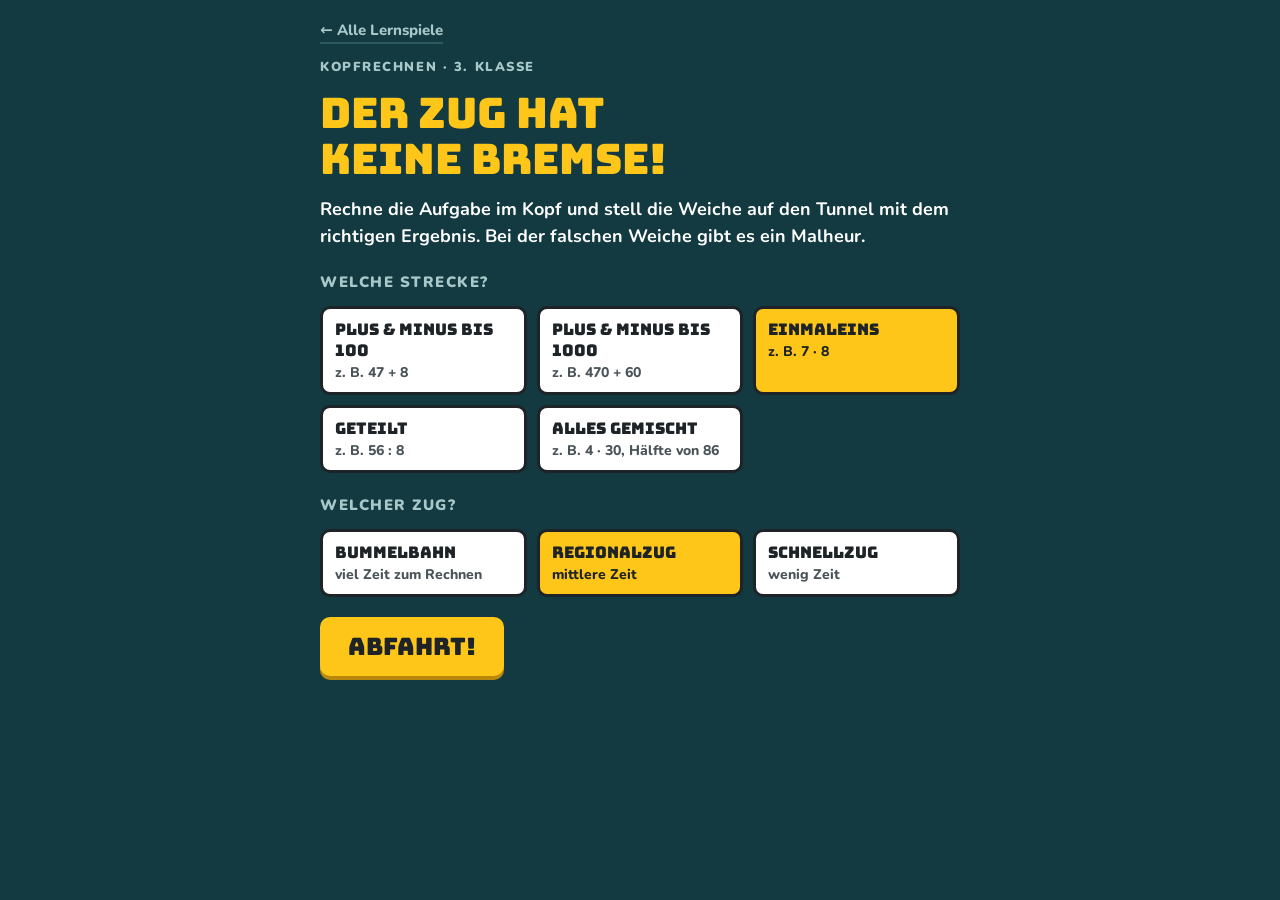
==== spiele/ohne-bremse/index.html @ 9c816996 "Erstes Lernspiel „Ohne Bremse“ und Auswahlseite - spiele/ohne-bremse/: Kopfrechenspiel für die 3. Kl" ====
<!doctype html>
<html lang="de">
<head>
<meta charset="utf-8">
<meta name="viewport" content="width=device-width, initial-scale=1, viewport-fit=cover">
<meta name="description" content="Kopfrechnen für die 3. Klasse: Der Zug hat keine Bremse. Stell die Weiche auf das richtige Ergebnis!">
<meta property="og:title" content="Ohne Bremse">
<meta property="og:description" content="Kopfrechnen für die 3. Klasse: Stell die Weiche auf das richtige Ergebnis!">
<meta property="og:image" content="vorschau.png">
<meta name="theme-color" content="#123a40">
<title>Ohne Bremse</title>
<link rel="stylesheet" href="../../fonts/fonts.css">
<link rel="preload" href="../../fonts/bungee-latin-400-normal.woff2" as="font" type="font/woff2" crossorigin>
<style>
/* Layout: one-screen game. Railway-enamel frame (deep teal, white plates, signal yellow) around a storybook canvas; task and switch levers below. Single deliberate look. */
:root{
  --frame:#123a40; --frame2:#0b292e; --line:#2c5a60;
  --plate:#ffffff; --ink:#1d2326; --signal:#ffc61a; --signal-dk:#b8870b;
  --red:#e0463c; --ok:#4cb85b; --muted:#a7c7c9; --fg:#ffffff;
  --display:'Bungee','Arial Black',Impact,sans-serif;
  --body:'Nunito',ui-rounded,'Segoe UI',system-ui,sans-serif;
  color-scheme:dark;
}
[hidden]{display:none!important}
*,*::before,*::after{box-sizing:border-box}
:root{padding-top:env(safe-area-inset-top,0px);padding-bottom:env(safe-area-inset-bottom,0px);box-sizing:border-box}
html,body{height:100%}
body{margin:0;font-size:14px;-webkit-text-size-adjust:100%}
body{background:var(--frame);color:var(--fg);font-family:var(--body);overflow-x:hidden}
.app{min-height:100%;box-sizing:border-box;display:flex;flex-direction:column;gap:10px;max-width:1000px;margin:0 auto;
  padding-left:max(16px,env(safe-area-inset-left,0px));padding-right:max(16px,env(safe-area-inset-right,0px));padding-block:10px 16px}
header.bar{display:flex;align-items:center;gap:12px}
.brand{font-family:var(--display);color:var(--signal);font-size:20px;white-space:nowrap;letter-spacing:.02em}
.dots{display:flex;gap:5px;flex-wrap:wrap;flex:1;min-width:0}
.dot{width:12px;height:12px;border-radius:50%;background:var(--line);border:2px solid var(--line)}
.dot.cur{background:transparent;border-color:var(--signal)}
.dot.ok{background:var(--ok);border-color:var(--ok)}
.dot.bad{background:var(--red);border-color:var(--red)}
.dot.retry{border-style:dashed;background:transparent}
.dot.retry.ok{background:var(--ok)} .dot.retry.bad{background:var(--red)}
.icon-btn{background:transparent;border:2px solid var(--line);color:var(--fg);border-radius:10px;height:38px;min-width:38px;display:grid;place-items:center;cursor:pointer;font:800 14px var(--body);padding:0 10px}
.icon-btn svg{width:20px;height:20px}
.stage{position:relative;width:100%;max-width:max(320px,calc((100vh - 290px) * 16 / 9));max-width:max(320px,calc((100dvh - 290px) * 16 / 9));
  margin:0 auto;aspect-ratio:16/9;border-radius:14px;overflow:hidden;border:4px solid var(--frame2);background:#8fd0f5}
canvas{width:100%;height:100%;display:block;touch-action:manipulation;cursor:pointer}
.panel{display:flex;flex-direction:column;gap:10px;width:100%;max-width:760px;margin:0 auto}
.task{display:flex;flex-direction:column;align-items:center;gap:2px;text-align:center}
.q{font-family:var(--display);font-size:clamp(28px,6.5vw,46px);line-height:1.1;font-variant-numeric:tabular-nums}
.q .box{display:inline-block;min-width:1.3em;padding:0 .15em;background:var(--signal);color:var(--ink);border-radius:8px}
.hint{color:var(--muted);font-weight:800;font-size:15px;min-height:1.4em}
.levers{display:grid;grid-template-columns:repeat(3,minmax(0,1fr));gap:10px}
.lever{font-family:var(--display);font-size:clamp(20px,5.2vw,30px);background:var(--plate);color:var(--ink);border:4px solid var(--ink);border-radius:10px;
  padding:10px 4px;display:flex;align-items:center;justify-content:center;gap:6px;cursor:pointer;box-shadow:0 5px 0 var(--frame2);font-variant-numeric:tabular-nums;min-width:0}
.lever svg{width:22px;height:22px;flex:none}
.lever[aria-pressed="true"]{background:var(--signal)}
.lever:active:not(:disabled){transform:translateY(3px);box-shadow:0 2px 0 var(--frame2)}
.lever:disabled{opacity:.55;cursor:default}
button:focus-visible{outline:3px solid #fff;outline-offset:3px}
.result{display:flex;align-items:center;gap:12px 16px;justify-content:space-between;background:var(--frame2);border-radius:12px;padding:12px 14px;flex-wrap:wrap}
.result .txt{display:flex;flex-direction:column;gap:2px;min-width:0;flex:1 1 260px}
.result .big{font-family:var(--display);font-size:clamp(17px,4vw,22px);line-height:1.25}
.result.ok .big{color:#8fe59a} .result.bad .big{color:#ffc0b6}
.result .small{font-weight:800;font-size:16px}
.btn{font-family:var(--display);font-size:18px;background:var(--signal);color:var(--ink);border:0;border-radius:10px;padding:12px 18px;cursor:pointer;box-shadow:0 4px 0 var(--signal-dk)}
.btn:active{transform:translateY(2px);box-shadow:0 2px 0 var(--signal-dk)}
.btn.ghost{background:transparent;color:var(--fg);border:2px solid var(--muted);box-shadow:none}
.overlay{position:fixed;inset:0;z-index:20;background:var(--frame);overflow-y:auto;
  padding-left:max(16px,env(safe-area-inset-left,0px));padding-right:max(16px,env(safe-area-inset-right,0px));
  padding-block:calc(env(safe-area-inset-top,0px) + 20px) calc(env(safe-area-inset-bottom,0px) + 24px)}
.card{max-width:640px;margin:0 auto;display:flex;flex-direction:column;gap:14px}
.back{align-self:flex-start;color:var(--muted);font-weight:800;font-size:15px;text-decoration:none;border-bottom:2px solid var(--line);padding-bottom:2px}
.back:hover{color:var(--fg)}
.eyebrow{margin:0;text-transform:uppercase;letter-spacing:.12em;font-weight:900;font-size:13px;color:var(--muted)}
.card h1{margin:0;font-family:var(--display);font-weight:400;color:var(--signal);font-size:clamp(28px,7vw,42px);line-height:1.1;text-wrap:balance}
.card h2{margin:8px 0 0;font-size:15px;text-transform:uppercase;letter-spacing:.1em;color:var(--muted);font-weight:900}
.lead{margin:0;font-size:18px;font-weight:700;line-height:1.5;max-width:60ch}
.chips{display:grid;grid-template-columns:repeat(auto-fit,minmax(170px,1fr));gap:10px}
.chip{text-align:left;background:var(--plate);color:var(--ink);border:3px solid var(--ink);border-radius:10px;padding:10px 12px;cursor:pointer;display:flex;flex-direction:column;gap:2px;font-family:var(--body)}
.chip b{font-family:var(--display);font-weight:400;font-size:16px}
.chip span{font-weight:800;font-size:14px;color:#4a5458;font-variant-numeric:tabular-nums}
.chip[aria-pressed="true"]{background:var(--signal)}
.chip[aria-pressed="true"] span{color:var(--ink)}
.go{align-self:flex-start;font-size:24px;padding:14px 28px;margin-top:6px}
.stars{font-size:46px;letter-spacing:.1em;line-height:1}
.stars .on{color:var(--signal)} .stars .off{color:var(--line)}
.mist{margin:0;padding:0;list-style:none;display:flex;flex-wrap:wrap;gap:8px}
.mist li{background:var(--plate);color:var(--ink);font-family:var(--display);padding:6px 10px;border-radius:8px;border:3px solid var(--ink);font-variant-numeric:tabular-nums}
.row{display:flex;gap:12px;flex-wrap:wrap}
@media (max-width:480px){.brand{font-size:16px}.lever svg{width:16px;height:16px}.lever{border-width:3px}}
@media (prefers-reduced-motion:reduce){*{transition:none!important}}
</style>
</head>
<body>
<div class="app">
  <header class="bar">
    <div class="brand">Ohne Bremse</div>
    <div class="dots" id="dots" aria-label="Fortschritt"></div>
    <button class="icon-btn" id="mute" aria-label="Ton ausschalten" title="Ton">
      <svg id="icoOn" viewBox="0 0 24 24" fill="none" stroke="currentColor" stroke-width="2.4" stroke-linecap="round" stroke-linejoin="round"><path d="M4 9h4l5-4v14l-5-4H4z"/><path d="M16.5 8.5a5 5 0 0 1 0 7M19 6a8.5 8.5 0 0 1 0 12"/></svg>
      <svg id="icoOff" viewBox="0 0 24 24" fill="none" stroke="currentColor" stroke-width="2.4" stroke-linecap="round" stroke-linejoin="round" hidden><path d="M4 9h4l5-4v14l-5-4H4z"/><path d="M17 9l5 6M22 9l-5 6"/></svg>
    </button>
    <button class="icon-btn" id="menuBtn">Strecke</button>
  </header>

  <div class="stage"><canvas id="cv" aria-label="Spielfeld: Zug, Weiche und drei Tunnel"></canvas></div>

  <section class="panel">
    <div class="task" id="task">
      <div class="q" id="q">7 · 8 = <span class="box">?</span></div>
      <div class="hint" id="hint">Tippe auf den Tunnel mit dem richtigen Ergebnis.</div>
    </div>
    <div class="levers" id="levers">
      <button class="lever" id="lv0" aria-pressed="false"><svg viewBox="0 0 24 24" fill="none" stroke="currentColor" stroke-width="3" stroke-linecap="round" stroke-linejoin="round"><path d="M5 19L19 5M9 5h10v10"/></svg><span>–</span></button>
      <button class="lever" id="lv1" aria-pressed="true"><svg viewBox="0 0 24 24" fill="none" stroke="currentColor" stroke-width="3" stroke-linecap="round" stroke-linejoin="round"><path d="M3 12h17M13 5l7 7-7 7"/></svg><span>–</span></button>
      <button class="lever" id="lv2" aria-pressed="false"><svg viewBox="0 0 24 24" fill="none" stroke="currentColor" stroke-width="3" stroke-linecap="round" stroke-linejoin="round"><path d="M5 5l14 14M19 9v10H9"/></svg><span>–</span></button>
    </div>
    <div class="result" id="result" hidden aria-live="polite">
      <div class="txt"><div class="big" id="resBig"></div><div class="small" id="resSmall"></div></div>
      <button class="btn" id="next">Weiter</button>
    </div>
  </section>
</div>

<div class="overlay" id="menu">
  <div class="card">
    <a class="back" href="../../">← Alle Lernspiele</a>
    <p class="eyebrow">Kopfrechnen · 3. Klasse</p>
    <h1>Der Zug hat keine Bremse!</h1>
    <p class="lead">Rechne die Aufgabe im Kopf und stell die Weiche auf den Tunnel mit dem richtigen Ergebnis. Bei der falschen Weiche gibt es ein Malheur.</p>
    <h2>Welche Strecke?</h2>
    <div class="chips" id="topics"></div>
    <h2>Welcher Zug?</h2>
    <div class="chips" id="trains"></div>
    <button class="btn go" id="start">Abfahrt!</button>
  </div>
</div>

<div class="overlay" id="end" hidden>
  <div class="card">
    <p class="eyebrow" id="endTopic">Einmaleins</p>
    <h1>Endstation!</h1>
    <div class="stars" id="stars"></div>
    <p class="lead" id="endText"></p>
    <div id="mistBox">
      <h2>Diese Aufgaben üben wir noch</h2>
      <ul class="mist" id="mist"></ul>
    </div>
    <div class="row">
      <button class="btn" id="again">Nochmal fahren</button>
      <button class="btn ghost" id="change">Strecke wechseln</button>
    </div>
  </div>
</div>

<script>
(()=>{
'use strict';
const W=800,H=450;
const cv=document.getElementById('cv'),ctx=cv.getContext('2d');
let SC=1;
function resize(){const r=cv.getBoundingClientRect();const d=Math.min(window.devicePixelRatio||1,2);cv.width=Math.max(1,Math.round(r.width*d));cv.height=Math.max(1,Math.round(r.height*d));SC=cv.width/W;}
try{new ResizeObserver(resize).observe(cv)}catch(e){window.addEventListener('resize',resize)}
resize();

const C={loco:'#d7261e',locoDk:'#9e1a14',yellow:'#ffc61a',ink:'#262019',w1:'#2f6db5',w2:'#e89a1b',skin:'#f2c29b',cap:'#1f3f8f',glass:'#cfeaf7',
  grass:'#86c865',grass2:'#74b956',ballast:'#c4b59d',sleeper:'#7a5636',rail:'#4a4038',rock:'#8d8074',rock2:'#a39385',rockDk:'#6b6056',portal:'#1d1a18',bark:'#7a5232',leaf:'#4e9a3c',leaf2:'#6bb84f'};
const FONT_D='Bungee, "Arial Black", Impact, sans-serif';
const FONT_B='Nunito, "Segoe UI", system-ui, sans-serif';

/* ---------- helpers ---------- */
const R=(a,b)=>a+Math.floor(Math.random()*(b-a+1));
const pick=a=>a[Math.floor(Math.random()*a.length)];
const clamp=(v,a,b)=>Math.max(a,Math.min(b,v));
function shuffle(a){for(let i=a.length-1;i>0;i--){const j=Math.floor(Math.random()*(i+1));[a[i],a[j]]=[a[j],a[i]]}return a}
function mulberry(a){return()=>{a|=0;a=a+0x6D2B79F5|0;let t=Math.imul(a^a>>>15,1|a);t=t+Math.imul(t^t>>>7,61|t)^t;return((t^t>>>14)>>>0)/4294967296}}
function rr(x,y,w,h,r){ctx.beginPath();if(ctx.roundRect)ctx.roundRect(x,y,w,h,r);else ctx.rect(x,y,w,h);ctx.fill()}
function circ(x,y,r){ctx.beginPath();ctx.arc(x,y,r,0,Math.PI*2);ctx.fill()}
function store(k,v){try{localStorage.setItem('ohneBremse.'+k,v)}catch(e){}}
function load(k){try{return localStorage.getItem('ohneBremse.'+k)}catch(e){return null}}

/* ---------- geometry of the main scene ---------- */
const SWP={x:300,y:280},TX=690,TY=[150,280,410],PX=706;
function bez(p0,p1,p2,p3,t){const u=1-t;return{x:u*u*u*p0.x+3*u*u*t*p1.x+3*u*t*t*p2.x+t*t*t*p3.x,y:u*u*u*p0.y+3*u*u*t*p1.y+3*u*t*t*p2.y+t*t*t*p3.y}}
function branchPts(i){const ty=TY[i],a=[];for(let k=0;k<=60;k++)a.push(bez(SWP,{x:450,y:SWP.y},{x:540,y:ty},{x:TX,y:ty},k/60));return a}
function mkPath(pts){const L=[0];for(let k=1;k<pts.length;k++)L.push(L[k-1]+Math.hypot(pts[k].x-pts[k-1].x,pts[k].y-pts[k-1].y));return{pts,L,len:L[L.length-1]}}
function pointAt(P,d){const L=P.L,pts=P.pts;if(d<=0)return{x:pts[0].x+d,y:pts[0].y};if(d>=P.len){const p=pts[pts.length-1];return{x:p.x+(d-P.len),y:p.y}}
  let lo=0,hi=L.length-1;while(hi-lo>1){const m=(lo+hi)>>1;if(L[m]<=d)lo=m;else hi=m}const f=(d-L[lo])/((L[hi]-L[lo])||1);
  return{x:pts[lo].x+(pts[hi].x-pts[lo].x)*f,y:pts[lo].y+(pts[hi].y-pts[lo].y)*f}}
const PATHS=[0,1,2].map(i=>{const pts=[];for(let x=-320;x<SWP.x;x+=5)pts.push({x,y:SWP.y});pts.push(...branchPts(i));
  for(let x=TX+5;x<=1200;x+=5)pts.push({x,y:TY[i]});const p=mkPath(pts);p.tunnelD=p.L[pts.findIndex(q=>q.x>=TX)];return p});
const SWITCH_D=PATHS[0].L[PATHS[0].pts.findIndex(q=>q.x>=SWP.x)];
const START_D=325;

function mkTrack(pts){const n=pts.length;
  const off=o=>pts.map((p,i)=>{const a=pts[Math.max(0,i-1)],b=pts[Math.min(n-1,i+1)];const dx=b.x-a.x,dy=b.y-a.y,l=Math.hypot(dx,dy)||1;return{x:p.x-dy/l*o,y:p.y+dx/l*o}});
  const P=mkPath(pts),sl=[];for(let d=5;d<P.len;d+=11){const p=pointAt(P,d),q=pointAt(P,d+1);sl.push({x:p.x,y:p.y,a:Math.atan2(q.y-p.y,q.x-p.x)})}
  return{pts,r1:off(-3.6),r2:off(3.6),sl}}
function line(x0,x1,y){const a=[];for(let x=x0;x<x1;x+=40)a.push({x,y});a.push({x:x1,y});return a}
const T_MAIN=mkTrack(line(-20,SWP.x,SWP.y));
const T_BR=[0,1,2].map(i=>mkTrack(branchPts(i).concat([{x:TX+40,y:TY[i]}])));

function poly(pts){ctx.beginPath();ctx.moveTo(pts[0].x,pts[0].y);for(let i=1;i<pts.length;i++)ctx.lineTo(pts[i].x,pts[i].y)}
function drawTrack(t,railCol,glow){ctx.lineCap='round';ctx.lineJoin='round';
  if(glow){poly(t.pts);ctx.strokeStyle='rgba(255,198,26,.45)';ctx.lineWidth=26;ctx.stroke()}
  poly(t.pts);ctx.strokeStyle=C.ballast;ctx.lineWidth=17;ctx.stroke();
  ctx.fillStyle=C.sleeper;for(const s of t.sl){ctx.save();ctx.translate(s.x,s.y);ctx.rotate(s.a);ctx.fillRect(-2,-7.5,4,15);ctx.restore()}
  ctx.strokeStyle=railCol||C.rail;ctx.lineWidth=railCol?3:2.2;poly(t.r1);ctx.stroke();poly(t.r2);ctx.stroke()}

/* ---------- decoration ---------- */
const rng=mulberry(7);
const FLOW=Array.from({length:80},()=>({x:rng()*680,y:126+rng()*320,c:pick(['#ffffff','#ffe14d','#f59ab9','#ffffff']),r:1.6+rng()*1.4}));
const FLOW2=Array.from({length:60},()=>({x:rng()*800,y:222+rng()*225,c:pick(['#ffffff','#ffe14d','#f59ab9']),r:1.6+rng()*1.4}));
const TREES=[[60,165,.8],[150,145,.6],[235,188,.9],[515,148,.6],[612,130,.5],[95,425,1],[215,442,.85],[470,446,.75],[560,250,.45]];
const CLOUDS=[{x:120,y:40,r:16,s:8},{x:430,y:72,r:12,s:5},{x:720,y:34,r:18,s:7}];
function drawCloud(x,y,r){ctx.fillStyle='rgba(255,255,255,.92)';circ(x,y,r);circ(x+r,y-r*.55,r*1.15);circ(x+r*2.1,y,r*.95);rr(x,y-r*.2,r*2.1,r*1.15,r*.5)}
function drawSky(h){const g=ctx.createLinearGradient(0,0,0,h);g.addColorStop(0,'#74bfee');g.addColorStop(1,'#d2effb');ctx.fillStyle=g;ctx.fillRect(0,0,W,h+4);
  ctx.fillStyle='#ffe066';circ(92,52,24);ctx.fillStyle='rgba(255,224,102,.3)';circ(92,52,34);
  for(const c of CLOUDS){const x=((c.x+S.time*c.s)%980)-90;drawCloud(x,c.y,c.r)}}
function drawHills(y){ctx.fillStyle='#c3e6aa';ctx.beginPath();ctx.moveTo(0,y+20);for(let x=0;x<=W;x+=20)ctx.lineTo(x,y-10-16*Math.sin(x*.011+1)-8*Math.sin(x*.027));ctx.lineTo(W,y+20);ctx.fill();
  ctx.fillStyle='#a6d886';ctx.beginPath();ctx.moveTo(0,y+20);for(let x=0;x<=W;x+=20)ctx.lineTo(x,y+2-9*Math.sin(x*.017+3)-5*Math.sin(x*.041));ctx.lineTo(W,y+20);ctx.fill()}
function drawFlowers(list){for(const f of list){ctx.fillStyle=C.grass2;ctx.fillRect(f.x-.6,f.y,1.2,4);ctx.fillStyle=f.c;circ(f.x,f.y,f.r)}}
function drawTree(x,y,s){ctx.fillStyle=C.bark;ctx.fillRect(x-4*s,y-30*s,8*s,30*s);ctx.fillStyle=C.leaf;circ(x,y-44*s,24*s);circ(x-14*s,y-34*s,16*s);circ(x+15*s,y-36*s,17*s);ctx.fillStyle=C.leaf2;circ(x-7*s,y-52*s,12*s)}
function star(x,y,r,col){ctx.fillStyle=col||'#ffe14d';ctx.beginPath();for(let k=0;k<10;k++){const a=-Math.PI/2+k*Math.PI/5,rad=k%2?r*.45:r;ctx.lineTo(x+Math.cos(a)*rad,y+Math.sin(a)*rad)}ctx.closePath();ctx.fill();ctx.strokeStyle=C.ink;ctx.lineWidth=1;ctx.stroke()}
function bubble(x,y,text){ctx.font=`900 15px ${FONT_B}`;const w=ctx.measureText(text).width+20;const bx=clamp(x-w/2,6,W-w-6);
  ctx.fillStyle='#fff';ctx.strokeStyle=C.ink;ctx.lineWidth=2.5;ctx.beginPath();if(ctx.roundRect)ctx.roundRect(bx,y-30,w,30,10);else ctx.rect(bx,y-30,w,30);ctx.fill();ctx.stroke();
  ctx.beginPath();ctx.moveTo(x-6,y-1);ctx.lineTo(x+2,y+11);ctx.lineTo(x+8,y-1);ctx.closePath();ctx.fill();ctx.beginPath();ctx.moveTo(x-6,y);ctx.lineTo(x+2,y+11);ctx.lineTo(x+8,y);ctx.stroke();
  ctx.fillStyle=C.ink;ctx.textAlign='left';ctx.textBaseline='middle';ctx.fillText(text,bx+10,y-14)}

/* ---------- train ---------- */
const CARS=[{type:'loco',off:37,len:74},{type:'wagon',off:108,len:56,color:C.w1},{type:'wagon',off:170,len:56,color:C.w2}];
function wheel(x,y,r,a){ctx.fillStyle=C.ink;circ(x,y,r);ctx.strokeStyle='#9a918a';ctx.lineWidth=1.6;ctx.beginPath();
  for(let k=0;k<3;k++){const q=a+k*Math.PI/3,c=Math.cos(q)*(r-2),s=Math.sin(q)*(r-2);ctx.moveTo(x+c,y+s);ctx.lineTo(x-c,y-s)}ctx.stroke();ctx.fillStyle=C.loco;circ(x,y,r*.32)}
const MUD_L=[[-30,-20,5],[-14,-46,4],[8,-30,6],[24,-20,4],[-26,-40,3],[30,-30,3]],MUD_W=[[-18,-30,6],[4,-22,5],[16,-38,4],[-6,-40,3],[22,-24,3]];
function mud(list){ctx.fillStyle='#6b4a2b';for(const [x,y,r] of list){circ(x,y,r);circ(x+r*.8,y+r*.6,r*.5)}}
function drawLoco(o){const wr=o.wr||0;
  ctx.fillStyle=C.ink;rr(-38,-15,76,8,2);
  ctx.fillStyle=C.loco;rr(-38,-54,32,42,4);
  ctx.fillStyle=C.ink;rr(-42,-60,40,8,3);
  ctx.fillStyle=C.glass;rr(-32,-48,20,16,3);
  ctx.save();ctx.beginPath();ctx.rect(-32,-48,20,16);ctx.clip();
  ctx.fillStyle=C.skin;circ(-20,-37,6.5);
  if(!o.noCap){ctx.fillStyle=C.cap;ctx.fillRect(-27,-46,13,5);ctx.fillRect(-15,-42.5,6,2)}
  ctx.strokeStyle=C.ink;ctx.fillStyle=C.ink;ctx.lineWidth=1.2;
  if(o.dizzy){ctx.beginPath();ctx.moveTo(-19,-39.5);ctx.lineTo(-16,-36.5);ctx.moveTo(-16,-39.5);ctx.lineTo(-19,-36.5);ctx.stroke()}else circ(-17.5,-38,1.3);
  ctx.restore();
  ctx.fillStyle=C.loco;rr(-8,-38,44,26,11);
  ctx.fillStyle=C.yellow;ctx.fillRect(-8,-27,42,4);
  ctx.fillStyle=C.locoDk;rr(31,-37,7,24,3);
  ctx.fillStyle=C.ink;ctx.fillRect(20,-50,9,13);rr(17,-55,15,6,2);
  ctx.fillStyle=C.yellow;ctx.beginPath();ctx.arc(6,-37,6,Math.PI,0);ctx.fill();
  ctx.fillStyle='#fff6c2';circ(36,-41,3.5);ctx.strokeStyle=C.ink;ctx.lineWidth=1.5;ctx.stroke();
  ctx.fillStyle=C.ink;ctx.beginPath();ctx.moveTo(36,-14);ctx.lineTo(47,-1);ctx.lineTo(36,-1);ctx.closePath();ctx.fill();
  wheel(-24,-9,9,wr);wheel(-3,-9,9,wr);wheel(23,-7,7,wr*9/7);
  const rx=Math.cos(wr)*5,ry=Math.sin(wr)*5;ctx.strokeStyle='#d6cfc8';ctx.lineWidth=2.5;ctx.beginPath();ctx.moveTo(-24+rx,-9+ry);ctx.lineTo(-3+rx,-9+ry);ctx.stroke();
  if(o.mud)mud(MUD_L)}
function drawWagon(col,o){const wr=o.wr||0;
  ctx.fillStyle=C.ink;rr(-29,-13,58,6,2);ctx.fillRect(-34,-12,6,3);
  ctx.fillStyle=col;rr(-27,-42,54,31,5);
  ctx.fillStyle=C.ink;rr(-30,-47,60,7,3);
  ctx.fillStyle=C.glass;for(const x of[-21,-6,9])rr(x,-36,12,11,2);
  ctx.fillStyle='rgba(255,255,255,.35)';ctx.fillRect(-27,-18,54,3);
  wheel(-16,-7,7,wr*9/7);wheel(16,-7,7,wr*9/7);
  if(o.mud)mud(MUD_W)}
function drawCar(c,x,y,a,o){ctx.save();ctx.translate(x,y);ctx.rotate(a);if(c.type==='loco')drawLoco(o);else drawWagon(c.color,o);ctx.restore()}
function locPt(p,lx,ly){const c=Math.cos(p.a),s=Math.sin(p.a);return{x:p.x+lx*c-ly*s,y:p.y+lx*s+ly*c}}
function trainPoses(P,front){return CARS.map(c=>{const d=front-c.off;const p=pointAt(P,d),p1=pointAt(P,d+c.len/2-6),p2=pointAt(P,d-c.len/2+6);return{c,x:p.x,y:p.y,a:Math.atan2(p1.y-p2.y,p1.x-p2.x)}})}
function drawCap(x,y,a){ctx.save();ctx.translate(x,y);ctx.rotate(a);ctx.fillStyle=C.cap;rr(-9,-6,18,8,3);ctx.fillRect(7,-1,8,3);ctx.restore()}

/* ---------- particles and pops ---------- */
const parts=[];
function addP(p){parts.push(Object.assign({vx:0,vy:0,g:0,life:1,age:0,size:4,col:'#fff',kind:'dot',rot:0,vr:0,floor:null},p))}
function updP(dt){for(let i=parts.length-1;i>=0;i--){const p=parts[i];p.age+=dt;if(p.age>=p.life){parts.splice(i,1);continue}
  p.vy+=p.g*dt;p.x+=p.vx*dt;p.y+=p.vy*dt;p.rot+=p.vr*dt;if(p.floor!=null&&p.y>p.floor){p.y=p.floor;p.vy*=-.35;p.vx*=.6}}}
function drawP(){for(const p of parts){const k=p.age/p.life;ctx.globalAlpha=p.kind==='puff'?.8*(1-k):Math.min(1,(1-k)*3);ctx.fillStyle=p.col;ctx.strokeStyle=p.col;
  if(p.kind==='puff')circ(p.x,p.y,p.size*(1+k*1.6));
  else if(p.kind==='straw'){ctx.save();ctx.translate(p.x,p.y);ctx.rotate(p.rot);ctx.lineWidth=2.2;ctx.beginPath();ctx.moveTo(-p.size,0);ctx.lineTo(p.size,0);ctx.stroke();ctx.restore()}
  else if(p.kind==='conf'){ctx.save();ctx.translate(p.x,p.y);ctx.rotate(p.rot);ctx.fillRect(-4,-2.5,8,5);ctx.restore()}
  else if(p.kind==='apple'){ctx.fillStyle='#d8322a';circ(p.x,p.y,p.size);ctx.fillStyle=C.leaf;ctx.fillRect(p.x-1,p.y-p.size-3,2,4)}
  else if(p.kind==='bubble'){ctx.lineWidth=1.5;ctx.beginPath();ctx.arc(p.x,p.y,p.size,0,7);ctx.stroke()}
  else circ(p.x,p.y,p.size)}ctx.globalAlpha=1}
function pop(text,x,y,col){S.pops.push({text,x,y,col:col||C.yellow,age:0})}
function drawPops(){for(const p of S.pops){const s=p.age<.18?.4+.6*(p.age/.18)*1.15:1+.04*Math.sin(p.age*6);const a=p.age>2.2?Math.max(0,1-(p.age-2.2)/.5):1;
  ctx.save();ctx.globalAlpha=a;ctx.translate(p.x,p.y);ctx.rotate(-.07);ctx.scale(s,s);ctx.font=`46px ${FONT_D}`;ctx.textAlign='center';ctx.textBaseline='middle';
  ctx.lineJoin='round';ctx.lineWidth=9;ctx.strokeStyle=C.ink;ctx.strokeText(p.text,0,0);ctx.fillStyle=p.col;ctx.fillText(p.text,0,0);ctx.restore()}}

/* ---------- main scene ---------- */
function drawMountain(){ctx.fillStyle=C.rock;ctx.beginPath();ctx.moveTo(W,H);ctx.lineTo(686,H);
  ctx.bezierCurveTo(678,425,690,385,681,350);ctx.bezierCurveTo(673,305,689,270,681,232);ctx.bezierCurveTo(675,195,690,155,682,112);
  ctx.bezierCurveTo(678,82,716,60,744,42);ctx.bezierCurveTo(765,28,790,22,W,24);ctx.closePath();ctx.fill();
  ctx.fillStyle=C.rock2;ctx.beginPath();ctx.moveTo(744,42);ctx.bezierCurveTo(765,28,790,22,W,24);ctx.lineTo(W,90);ctx.bezierCurveTo(780,70,760,72,744,42);ctx.fill();
  ctx.fillStyle='#7fb85f';ctx.beginPath();ctx.moveTo(726,52);ctx.bezierCurveTo(750,30,785,20,W,22);ctx.lineTo(W,32);ctx.bezierCurveTo(780,34,752,44,726,58);ctx.fill();
  ctx.strokeStyle=C.rockDk;ctx.lineWidth=2;ctx.lineCap='round';
  for(const [x,y,l] of [[760,120,18],[772,210,14],[748,340,16],[782,380,12],[770,300,10],[745,250,10]]){ctx.beginPath();ctx.moveTo(x,y);ctx.lineTo(x+l,y+4);ctx.stroke()}
  for(let i=0;i<3;i++){const ty=TY[i];
    ctx.fillStyle=C.portal;ctx.beginPath();ctx.moveTo(PX-22,ty+4);ctx.lineTo(PX-22,ty-44);ctx.arc(PX,ty-44,22,Math.PI,0);ctx.lineTo(PX+22,ty+4);ctx.closePath();ctx.fill();
    ctx.strokeStyle=C.rockDk;ctx.lineWidth=6;ctx.beginPath();ctx.moveTo(PX-25,ty+4);ctx.lineTo(PX-25,ty-44);ctx.arc(PX,ty-44,25,Math.PI,0);ctx.lineTo(PX+25,ty+4);ctx.stroke();
    drawPlate(i)}}
function drawPlate(i){const ty=TY[i];const txt=S.options&&S.mode!=='menu'?String(S.options[i]):'?';const sel=S.mode!=='menu'&&(S.locked>=0?S.locked===i:S.sel===i);
  ctx.font=`22px ${FONT_D}`;const tw=ctx.measureText(txt).width;const w=Math.max(64,tw+26),h=36,x=PX-w/2,y=ty-110;
  ctx.fillStyle=C.ink;ctx.fillRect(PX-2,y+h,4,14);
  ctx.fillStyle=C.ink;rr(x-3,y-3,w+6,h+6,8);ctx.fillStyle=sel?C.yellow:'#fff';rr(x,y,w,h,6);
  ctx.strokeStyle=C.ink;ctx.lineWidth=1.2;ctx.strokeRect(x+3.5,y+3.5,w-7,h-7);
  ctx.fillStyle=C.ink;ctx.textAlign='center';ctx.textBaseline='middle';ctx.fillText(txt,PX,y+h/2+1)}
function drawSwitchStand(sel){const x=280,y=308;ctx.fillStyle=C.ink;ctx.fillRect(x-2,y,4,22);ctx.fillStyle='#fff';circ(x,y,12);ctx.lineWidth=3;ctx.strokeStyle=C.ink;ctx.stroke();
  ctx.save();ctx.translate(x,y);ctx.rotate([-0.6,0,0.6][sel]);ctx.lineWidth=3;ctx.beginPath();ctx.moveTo(-7,0);ctx.lineTo(3,0);ctx.stroke();ctx.fillStyle=C.ink;ctx.beginPath();ctx.moveTo(8,0);ctx.lineTo(1,-5.5);ctx.lineTo(1,5.5);ctx.closePath();ctx.fill();ctx.restore()}
function drawMain(){
  drawSky(130);drawHills(112);ctx.fillStyle=C.grass;ctx.fillRect(0,118,W,H-118);drawFlowers(FLOW);
  for(const [x,y,s] of TREES)drawTree(x,y,s);
  const active=S.mode==='menu'?-1:(S.locked>=0?S.locked:S.sel);
  for(let i=0;i<3;i++)if(i!==active)drawTrack(T_BR[i]);
  if(active>=0)drawTrack(T_BR[active],C.yellow,true);
  drawTrack(T_MAIN);
  if(active>=0)drawSwitchStand(active);
  if(S.mode==='menu'||S.mode==='approach'||S.mode==='wait'){const P=PATHS[active>=0?active:1];const poses=trainPoses(P,S.front);
    for(let i=poses.length-1;i>=0;i--){const p=poses[i];drawCar(p.c,p.x,p.y,p.a,{wr:S.front/9})}}
  drawP();drawMountain()}

/* ---------- outcome scenes ---------- */
const G=330,VS=250,X0=60;
const T_FULL=mkTrack(line(-10,W+10,G));
const T_TO=x=>mkTrack(line(-10,x,G));
const TRK={schlucht:T_TO(466),see:T_TO(480)};
const T_FAR=mkTrack(line(662,W+10,G));
function sceneGround(){drawSky(214);drawHills(200);ctx.fillStyle=C.grass;ctx.fillRect(0,212,W,H-212);drawFlowers(FLOW2)}
function exitMountain(){ctx.fillStyle=C.rock;ctx.beginPath();ctx.moveTo(0,H);ctx.lineTo(0,150);ctx.bezierCurveTo(34,150,58,190,64,240);ctx.bezierCurveTo(70,290,60,330,68,H);ctx.closePath();ctx.fill();
  ctx.fillStyle='#7fb85f';ctx.beginPath();ctx.moveTo(0,148);ctx.bezierCurveTo(30,146,50,165,58,190);ctx.lineTo(50,192);ctx.bezierCurveTo(40,170,24,160,0,160);ctx.fill();
  const px=40;ctx.fillStyle=C.portal;ctx.beginPath();ctx.moveTo(px-22,G+4);ctx.lineTo(px-22,G-44);ctx.arc(px,G-44,22,Math.PI,0);ctx.lineTo(px+22,G+4);ctx.closePath();ctx.fill();
  ctx.strokeStyle=C.rockDk;ctx.lineWidth=6;ctx.beginPath();ctx.moveTo(px-25,G+4);ctx.lineTo(px-25,G-44);ctx.arc(px,G-44,25,Math.PI,0);ctx.lineTo(px+25,G+4);ctx.stroke()}
function drawTrainS(fx,pose,o){o=o||{};const wr=fx/9;let loco=null;
  for(let i=CARS.length-1;i>=0;i--){const c=CARS[i],cx=fx-c.off;const p=pose?pose(cx,c):{y:G,a:0};if(!p.hide)drawCar(c,cx,p.y,p.a||0,{wr,mud:p.mud,dizzy:o.dizzy,noCap:o.noCap});if(i===0)loco={x:cx,y:p.y,a:p.a||0,hide:p.hide}}
  return loco}
function decel(t,xs,k){const tA=(xs-X0)/VS;if(t<tA)return{fx:X0+VS*t,tt:-1};const tt=t-tA;return{fx:xs+VS/k*(1-Math.exp(-k*tt)),tt}}
function chimneyAt(loco,moving){if(loco&&!loco.hide){const c=locPt(loco,24,-57);S.scene.chim={x:c.x,y:c.y,on:moving&&c.x>70}}}
function person(x,y,col,t,ph){ctx.strokeStyle=C.ink;ctx.lineWidth=3;ctx.lineCap='round';ctx.beginPath();ctx.moveTo(x-3,y);ctx.lineTo(x-2,y-14);ctx.moveTo(x+3,y);ctx.lineTo(x+2,y-14);ctx.stroke();
  ctx.fillStyle=col;rr(x-7,y-32,14,19,5);ctx.fillStyle=C.skin;circ(x,y-38,6);
  const a=-2.3+.55*Math.sin(t*9+ph);ctx.strokeStyle=C.skin;ctx.lineWidth=3;ctx.beginPath();ctx.moveTo(x+5,y-28);ctx.lineTo(x+5+Math.cos(a)*14,y-28+Math.sin(a)*14);ctx.moveTo(x-5,y-28);ctx.lineTo(x-9,y-17);ctx.stroke()}

function sStation(sc,t){
  sceneGround();
  const bx=210;ctx.fillStyle='#b9573d';ctx.fillRect(bx,214,230,G-26-214);
  ctx.fillStyle='#34444d';ctx.beginPath();ctx.moveTo(bx-14,216);ctx.lineTo(bx+22,180);ctx.lineTo(bx+208,180);ctx.lineTo(bx+244,216);ctx.closePath();ctx.fill();
  ctx.fillStyle='#fff';circ(bx+115,198,11);ctx.strokeStyle=C.ink;ctx.lineWidth=2;ctx.stroke();ctx.beginPath();ctx.moveTo(bx+115,198);ctx.lineTo(bx+115,191);ctx.moveTo(bx+115,198);ctx.lineTo(bx+120,200);ctx.stroke();
  for(let i=0;i<4;i++){const x=bx+18+i*54;ctx.fillStyle='#f7e7b0';rr(x,236,30,40,4);ctx.fillStyle='#8f4330';ctx.fillRect(x+14,236,2,40)}
  ctx.strokeStyle=C.ink;ctx.lineWidth=1.5;ctx.beginPath();ctx.moveTo(bx-10,218);ctx.quadraticCurveTo(bx+115,236,bx+240,218);ctx.stroke();
  const fl=['#d7261e','#ffc61a','#2f6db5','#4cb85b'];for(let i=0;i<12;i++){const u=(i+.5)/12,x=bx-10+u*250,y=218+4*u*(1-u)*18*0.9;ctx.fillStyle=fl[i%4];ctx.beginPath();ctx.moveTo(x-6,y);ctx.lineTo(x+6,y);ctx.lineTo(x,y+11);ctx.closePath();ctx.fill()}
  ctx.font=`20px ${FONT_D}`;const name=sc.name,tw=ctx.measureText(name).width,w=tw+34,sx=600-w/2;
  ctx.fillStyle=C.ink;ctx.fillRect(sx+16,250,4,G-26-250);ctx.fillRect(sx+w-20,250,4,G-26-250);
  ctx.fillStyle=C.ink;rr(sx-3,224,w+6,42,8);ctx.fillStyle='#fff';rr(sx,227,w,36,6);ctx.strokeStyle=C.ink;ctx.lineWidth=1.2;ctx.strokeRect(sx+4,231,w-8,28);
  ctx.fillStyle=C.ink;ctx.textAlign='center';ctx.textBaseline='middle';ctx.fillText(name,600,246);
  ctx.fillStyle='#a7adb0';ctx.fillRect(130,G-26,640,17);ctx.fillStyle='#f4f4f4';ctx.fillRect(130,G-12,640,3);
  person(170,G-26,'#4cb85b',t,0);person(470,G-26,'#2f6db5',t,1.3);person(500,G-26,'#e89a1b',t,2.4);person(705,G-26,'#d7261e',t,.6);
  drawTrack(T_FULL);
  const fx=X0+230*t;const loco=drawTrainS(fx);chimneyAt(loco,true);
  if(t>.15&&!sc.f.pop){sc.f.pop=1;pop('RICHTIG!',400,110,'#8fe59a')}
  if(t>.35&&!sc.f.conf){sc.f.conf=1;for(let i=0;i<46;i++)addP({kind:'conf',x:80+Math.random()*680,y:-10-Math.random()*60,vx:(Math.random()-.5)*60,vy:70+Math.random()*80,g:20,vr:(Math.random()-.5)*10,life:3.2,col:pick(['#d7261e','#ffc61a','#2f6db5','#4cb85b','#ffffff'])})}
  exitMountain();drawP();drawPops()}

function sSchlucht(sc,t){
  const E=466,F=660;drawSky(214);drawHills(200);
  const g=ctx.createLinearGradient(0,212,0,H);g.addColorStop(0,'#6b5646');g.addColorStop(1,'#1f1712');ctx.fillStyle=g;ctx.fillRect(E-4,212,F-E+8,H-212);
  ctx.fillStyle=C.grass;ctx.fillRect(F,212,W-F,H-212);
  ctx.fillStyle=C.rock;ctx.beginPath();ctx.moveTo(F+1,212);ctx.lineTo(F-14,252);ctx.lineTo(F-5,305);ctx.lineTo(F-20,372);ctx.lineTo(F-9,H);ctx.lineTo(F+1,H);ctx.closePath();ctx.fill();
  ctx.fillStyle=C.grass;ctx.fillRect(0,212,E,H-212);drawFlowers(FLOW2.filter(f=>f.x<E-6||f.x>F+6));
  ctx.fillStyle=C.rock2;ctx.beginPath();ctx.moveTo(E-1,212);ctx.lineTo(E+16,262);ctx.lineTo(E+6,322);ctx.lineTo(E+22,392);ctx.lineTo(E+10,H);ctx.lineTo(E-1,H);ctx.closePath();ctx.fill();
  drawTrack(TRK.schlucht);drawTrack(T_FAR);
  ctx.fillStyle=C.sleeper;ctx.save();ctx.translate(E+6,G+10);ctx.rotate(1.1);ctx.fillRect(-2,-7.5,4,15);ctx.restore();ctx.save();ctx.translate(F-8,G+12);ctx.rotate(-.9);ctx.fillRect(-2,-7.5,4,15);ctx.restore();
  ctx.fillStyle=C.ink;ctx.fillRect(418,G-62,4,48);ctx.fillStyle='#fff';ctx.strokeStyle='#d7261e';ctx.lineWidth=4;ctx.lineJoin='round';ctx.beginPath();ctx.moveTo(420,G-92);ctx.lineTo(440,G-58);ctx.lineTo(400,G-58);ctx.closePath();ctx.fill();ctx.stroke();
  ctx.fillStyle=C.ink;ctx.font=`18px ${FONT_D}`;ctx.textAlign='center';ctx.textBaseline='middle';ctx.fillText('!',420,G-70);
  const fx=X0+VS*t;
  const loco=drawTrainS(fx,cx=>{if(cx<E)return{y:G,a:0};const tc=(cx-E)/VS,y=G+560*tc*tc;return{y,a:Math.min(tc*2.6,1.5),hide:y>580}},{noCap:!!sc.f.imp});
  chimneyAt(loco,true);
  if(fx-37>E&&!sc.f.fall){sc.f.fall=1;sfx.slide()}
  if((fx-37-E)/VS>.44&&!sc.f.imp){sc.f.imp=t;sfx.thud();pop('PLUMPS!',560,170);
    for(let i=0;i<18;i++)addP({kind:'puff',x:500+Math.random()*130,y:445,vx:(Math.random()-.5)*50,vy:-30-Math.random()*80,size:9+Math.random()*8,life:1.8,col:'#c9b08f'})}
  if(sc.f.imp){const tt=t-sc.f.imp-.3;if(tt>0){const y=150+40*tt;if(y<470)drawCap(560+28*Math.sin(tt*2.4),y,.45*Math.sin(tt*2.4+1))}}
  exitMountain();drawP();drawPops()}

function bigTree(x,y,w,apples){ctx.save();ctx.translate(x,y);ctx.rotate(w);ctx.fillStyle=C.bark;rr(-15,-125,30,125,6);ctx.strokeStyle='#5e3e25';ctx.lineWidth=2;
  ctx.beginPath();ctx.moveTo(-5,-20);ctx.lineTo(-7,-60);ctx.moveTo(6,-50);ctx.lineTo(4,-95);ctx.stroke();
  ctx.fillStyle=C.leaf;circ(0,-160,58);circ(-46,-128,40);circ(46,-133,42);ctx.fillStyle=C.leaf2;circ(-20,-190,36);circ(24,-184,34);
  if(apples){ctx.fillStyle='#d8322a';for(const [ax,ay] of [[-30,-140],[20,-120],[40,-160],[-10,-175],[-50,-115],[5,-150]])circ(ax,ay,5)}ctx.restore()}
function bird(x,y,t){ctx.strokeStyle=C.ink;ctx.lineWidth=2.5;ctx.lineCap='round';const f=6*Math.sin(t*18);ctx.beginPath();ctx.moveTo(x-10,y-f);ctx.quadraticCurveTo(x-4,y-4,x,y);ctx.quadraticCurveTo(x+4,y-4,x+10,y-f);ctx.stroke()}
function sBaum(sc,t){
  sceneGround();drawTrack(T_FULL);
  const XI=552,tI=(XI-X0)/VS;let fx,tt=-1;if(t<tI)fx=X0+VS*t;else{tt=t-tI;fx=XI-12*Math.min(tt/.18,1)}
  if(tt>=0&&!sc.f.imp){sc.f.imp=t;sfx.boom();pop('BUMM!',470,120);
    for(const [ax,ay] of [[-30,-140],[20,-120],[40,-160],[-10,-175],[-50,-115],[5,-150]])addP({kind:'apple',x:578+ax,y:G+6+ay,vx:(Math.random()-.5)*90,vy:-60*Math.random(),g:900,floor:G+12+Math.random()*30,life:5,size:5});
    for(let i=0;i<16;i++)addP({kind:'dot',x:530+Math.random()*100,y:G-200+Math.random()*80,vx:(Math.random()-.5)*80,vy:-20,g:60,life:2.2,size:3,col:pick([C.leaf,C.leaf2])})}
  const rock=tt>=0?-.09*Math.sin(tt*22)*Math.exp(-tt*4):0;
  const loco=drawTrainS(fx,(cx,c)=>({y:G,a:c.type==='loco'?rock:0}),{dizzy:tt>=0});chimneyAt(loco,tt<0);
  bigTree(578,G+6,tt>=0?.1*Math.sin(tt*15)*Math.exp(-tt*2):0,tt<0);
  if(tt>=0){for(let k=0;k<3;k++){const a=t*4+k*2.094;star(loco.x-20+Math.cos(a)*20,G-66+Math.sin(a)*7,6)}
    if(tt<3)bird(610+130*tt,G-190-80*tt,t)}
  exitMountain();drawP();drawPops()}

function water(x0,y0,y1,col,t,alpha){ctx.globalAlpha=alpha;ctx.fillStyle=col;ctx.beginPath();ctx.moveTo(x0,y1);ctx.lineTo(x0-6,y0+6);ctx.quadraticCurveTo(x0,y0,x0+20,y0);
  for(let x=x0+20;x<=W;x+=10)ctx.lineTo(x,y0+2*Math.sin(x*.06+t*3));ctx.lineTo(W,y1);ctx.closePath();ctx.fill();ctx.globalAlpha=1}
function duck(x,y){ctx.fillStyle='#ffd23f';ctx.beginPath();ctx.ellipse(x,y,15,9,0,0,7);ctx.fill();circ(x-12,y-10,7);ctx.fillStyle='#f08a24';ctx.beginPath();ctx.moveTo(x-18,y-11);ctx.lineTo(x-26,y-8);ctx.lineTo(x-18,y-6);ctx.fill();ctx.fillStyle=C.ink;circ(x-14,y-12,1.4);
  ctx.fillStyle='#e9b92b';ctx.beginPath();ctx.ellipse(x+3,y-2,7,4,-.3,0,7);ctx.fill()}
function sSee(sc,t){
  sceneGround();
  ctx.fillStyle='#9a7a52';ctx.beginPath();ctx.moveTo(420,268);ctx.quadraticCurveTo(412,300,424,G+20);ctx.lineTo(430,H);ctx.lineTo(446,H);ctx.lineTo(446,268);ctx.fill();
  water(430,264,G-4,'#5aaee0',t,1);
  ctx.fillStyle='#4f9a3b';for(const x of [760,772,784])ctx.fillRect(x,240,3,28);ctx.fillStyle='#7a5232';for(const x of [760,784])rr(x-2,236,7,12,3);
  drawTrack(TRK.see);
  const {fx}=decel(t,450,1.5);
  if(fx>=438&&!sc.f.sp){sc.f.sp=t;sc.f.imp=t;sfx.splash();pop('PLATSCH!',560,150,'#bfe6ff');
    for(let i=0;i<30;i++)addP({kind:'dot',x:fx-10+Math.random()*30,y:G-10,vx:-80+Math.random()*260,vy:-330+Math.random()*200,g:900,life:1.2,size:2.5+Math.random()*2.5,col:'#cfeeff'})}
  const loco=drawTrainS(fx,cx=>{const s=clamp((cx-432)*.5,0,34);return{y:G+s,a:.12*Math.sin(Math.PI*s/34)}});
  chimneyAt(loco,!sc.f.sp);
  water(430,G-6,H,'#3f9ad6',t,.86);
  if(sc.f.sp){const tt=t-sc.f.sp;ctx.strokeStyle='#ffffff';ctx.lineWidth=2;
    for(let k=0;k<3;k++){const r=(tt*40+k*30)%90;ctx.globalAlpha=Math.max(0,.8-r/100);ctx.beginPath();ctx.ellipse(loco.x+8,G-4,r*1.6+20,r*.3+4,0,0,7);ctx.stroke()}ctx.globalAlpha=1;
    if(Math.random()<.12)addP({kind:'bubble',x:loco.x-20+Math.random()*50,y:G-8,vy:-25,life:.9,size:2+Math.random()*3,col:'#e6f6ff'});
    if(tt>.8){const d=tt-.8;for(let k=0;k<2;k++)duck(Math.max(650+k*55,840-80*d+k*60),G+18+k*24+2*Math.sin(t*3+k))}}
  exitMountain();drawP();drawPops()}

const HX=575,HW=118,HH=128;const haySurf=x=>G+6-HH*Math.sqrt(Math.max(0,1-((x-HX)/HW)**2));
const HAYL=(()=>{const r=mulberry(3),a=[];for(let i=0;i<70;i++){const x=HX-HW+10+r()*(2*HW-20),top=haySurf(x)+6;if(top>G)continue;const y=top+r()*(G-top);a.push([x,y,(r()-.5)*1.2,r()<.5])}return a})();
function cow(x,y,t,chew){ctx.save();ctx.translate(x,y);ctx.fillStyle='#f6f3ee';ctx.strokeStyle=C.ink;ctx.lineWidth=2;
  for(const lx of[-22,-10,12,22])ctx.fillRect(lx-3,-14,6,14);
  ctx.beginPath();if(ctx.roundRect)ctx.roundRect(-30,-40,62,28,12);else ctx.rect(-30,-40,62,28);ctx.fill();ctx.stroke();
  ctx.fillStyle=C.ink;circ(-8,-30,6);circ(14,-34,5);circ(22,-22,4);
  ctx.fillStyle='#f6f3ee';ctx.beginPath();ctx.ellipse(-36,-36+(chew?1.5*Math.sin(t*10):0),11,13,0,0,7);ctx.fill();ctx.stroke();
  ctx.fillStyle='#f4a3b5';ctx.beginPath();ctx.ellipse(-40,-27,8,6,0,0,7);ctx.fill();ctx.fillStyle=C.ink;circ(-38,-42,1.6);circ(-43,-27,1);circ(-37,-27,1);
  ctx.fillStyle='#e8d9b0';ctx.beginPath();ctx.moveTo(-32,-48);ctx.lineTo(-27,-56);ctx.lineTo(-28,-46);ctx.fill();ctx.restore()}
function sHeu(sc,t){
  sceneGround();drawTrack(T_FULL);
  cow(735,G-12,t,true);
  const {fx,tt}=decel(t,465,2.4);
  if(tt>=0&&!sc.f.imp){sc.f.imp=t;sfx.rumms();pop('RUMMS!',470,130);
    for(let i=0;i<34;i++)addP({kind:'straw',x:fx+5,y:G-20-Math.random()*40,vx:-60+Math.random()*300,vy:-320+Math.random()*240,g:700,vr:(Math.random()-.5)*14,life:1.8,size:5+Math.random()*4,col:pick(['#f0c34a','#dba73a','#f7da7a'])})}
  drawTrainS(fx,null);
  ctx.fillStyle='#e8b93a';ctx.beginPath();ctx.moveTo(HX-HW,G+8);for(let x=HX-HW;x<=HX+HW;x+=4)ctx.lineTo(x,haySurf(x));ctx.lineTo(HX+HW,G+8);ctx.closePath();ctx.fill();
  ctx.lineWidth=2;ctx.lineCap='round';for(const [x,y,a,l] of HAYL){ctx.strokeStyle=l?'#f7da7a':'#c9952a';ctx.beginPath();ctx.moveTo(x-6*Math.cos(a),y-6*Math.sin(a));ctx.lineTo(x+6*Math.cos(a),y+6*Math.sin(a));ctx.stroke()}
  if(tt>=0){const cxp=530,sy=haySurf(cxp)+4,rise=Math.min(tt/.4,1)*14;ctx.fillStyle=C.ink;ctx.fillRect(cxp-4,sy-rise,9,rise+2);rr(cxp-7,sy-rise-5,15,6,2);
    S.scene.chim={x:cxp,y:sy-rise-6,on:tt>.4}}else S.scene.chim=null;
  if(sc.f.imp&&t-sc.f.imp>.9)bubble(728,G-66,'Muh? Das war mein Heu!');
  exitMountain();drawP();drawPops()}

function pig(x,y,t){ctx.save();ctx.translate(x,y+1.5*Math.sin(t*2.5));ctx.fillStyle='#f4a3b5';ctx.strokeStyle=C.ink;ctx.lineWidth=2;
  ctx.beginPath();ctx.ellipse(0,-14,26,16,0,0,7);ctx.fill();ctx.stroke();ctx.beginPath();ctx.ellipse(-26,-20,13,12,0,0,7);ctx.fill();ctx.stroke();
  ctx.fillStyle='#f28aa3';ctx.beginPath();ctx.ellipse(-37,-18,6,5,0,0,7);ctx.fill();ctx.stroke();ctx.fillStyle=C.ink;circ(-39,-18,1);circ(-35,-18,1);circ(-28,-25,1.6);
  ctx.fillStyle='#f4a3b5';ctx.beginPath();ctx.moveTo(-24,-30);ctx.lineTo(-18,-38);ctx.lineTo(-16,-28);ctx.fill();ctx.stroke();
  ctx.beginPath();ctx.moveTo(26,-16);ctx.bezierCurveTo(36,-26,30,-8,38,-14);ctx.stroke();
  ctx.fillStyle='#6b4a2b';circ(8,-10,5);circ(-6,-22,3);ctx.restore()}
function sMatsch(sc,t){
  sceneGround();drawTrack(T_FULL);
  const {fx,tt}=decel(t,452,1.8);
  if(fx>=446&&!sc.f.imp){sc.f.imp=t;sfx.splat();pop('SPLATSCH!',480,130,'#e8c79a');
    for(let i=0;i<30;i++)addP({kind:'dot',x:fx-4+Math.random()*20,y:G-6,vx:-80+Math.random()*280,vy:-300+Math.random()*200,g:850,life:1.4,size:3+Math.random()*4,col:pick(['#6b4a2b','#7d5a37'])})}
  const loco=drawTrainS(fx,cx=>({y:G+clamp((cx-440)*.15,0,8),a:0,mud:sc.f.imp&&cx>452}));chimneyAt(loco,tt<1.2);
  ctx.fillStyle='#6b4a2b';ctx.beginPath();ctx.ellipse(600,G+6,175,22,0,0,7);ctx.fill();
  ctx.fillStyle='#7d5a37';for(const [x,y,r] of [[470,G+4,10],[540,G+12,14],[640,G+2,12],[720,G+10,9]]){ctx.beginPath();ctx.ellipse(x,y,r*2,r*.5,0,0,7);ctx.fill()}
  pig(690,G+4,t);ctx.fillStyle='#6b4a2b';ctx.beginPath();ctx.ellipse(690,G+6,40,9,0,0,7);ctx.fill();
  if(sc.f.imp&&t-sc.f.imp>.8)bubble(676,G-48,'Oink! Endlich Besuch!');
  exitMountain();drawP();drawPops()}

const SCENES={station:sStation,schlucht:sSchlucht,baum:sBaum,see:sSee,heu:sHeu,matsch:sMatsch};
const CAPTIONS={schlucht:'Plumps! Die Brücke war noch gar nicht fertig.',baum:'Bumm! Der Apfelbaum stand zuerst da.',see:'Platsch! Die Lok macht jetzt Badeurlaub.',heu:'Rumms! Der Zug steckt im Heuhaufen.',matsch:'Splatsch! Jetzt muss der Zug in die Waschanlage.'};
const ACC=Object.keys(CAPTIONS);
const TOWNS=['Rechenhausen','Plusdorf','Minusweiler','Malheim','Teilingen','Zahlenburg','Kopfrechenbach','Summstadt','Hunderttal','Zehnerfeld','Ergebnisbrück','Einmaleinsingen'];

/* ---------- sound ---------- */
let AC=null;
function ac(){if(!AC){try{AC=new (window.AudioContext||window.webkitAudioContext)()}catch(e){AC=null}}if(AC&&AC.state==='suspended')AC.resume().catch(()=>{});return AC}
function tone(f1,f2,dur,type,vol,delay){if(S.muted)return;const a=ac();if(!a)return;const t=a.currentTime+(delay||0);const o=a.createOscillator(),g=a.createGain();o.type=type;
  o.frequency.setValueAtTime(f1,t);o.frequency.exponentialRampToValueAtTime(f2,t+dur);g.gain.setValueAtTime(.0001,t);g.gain.exponentialRampToValueAtTime(vol,t+.02);g.gain.exponentialRampToValueAtTime(.0001,t+dur);
  o.connect(g);g.connect(a.destination);o.start(t);o.stop(t+dur+.05)}
function noise(dur,vol,freq,delay){if(S.muted)return;const a=ac();if(!a)return;const t=a.currentTime+(delay||0);const n=Math.floor(a.sampleRate*dur),b=a.createBuffer(1,n,a.sampleRate),d=b.getChannelData(0);
  for(let i=0;i<n;i++)d[i]=(Math.random()*2-1)*(1-i/n);const s=a.createBufferSource();s.buffer=b;const f=a.createBiquadFilter();f.type='lowpass';f.frequency.value=freq;const g=a.createGain();g.gain.value=vol;
  s.connect(f);f.connect(g);g.connect(a.destination);s.start(t)}
const sfx={
  click(){tone(900,650,.06,'square',.04)},
  clack(){noise(.12,.3,2600);tone(220,150,.1,'square',.05)},
  whistle(){tone(660,660,.4,'triangle',.12);tone(830,830,.4,'triangle',.08);tone(660,660,.55,'triangle',.12,.5);tone(830,830,.55,'triangle',.08,.5)},
  boom(){noise(.7,.6,700);tone(140,45,.5,'sine',.5)},
  thud(){noise(.9,.55,450);tone(90,40,.6,'sine',.5)},
  slide(){tone(1300,170,.9,'sine',.12)},
  splash(){noise(1,.45,2200);tone(500,120,.3,'sine',.15)},
  rumms(){noise(.6,.45,1200);tone(160,60,.4,'sine',.35)},
  splat(){noise(.5,.45,900);tone(260,90,.25,'sine',.25)}};

/* ---------- tasks ---------- */
const M='−';
const T=(text,answer,near)=>({text,answer,near});
const GEN={
  plus100(){const k=R(0,3);
    if(k===0){const a=R(1,8)*10+R(3,9),b=R(10-a%10,9),s=a+b;return T(`${a} + ${b}`,s,[s-10,s+10,s-1,s+1])}
    if(k===1){const a=R(12,78),b=R(11,Math.min(99-a,59)),s=a+b;return T(`${a} + ${b}`,s,[s+10,s-10,s+1,s-1])}
    if(k===2){const a=R(2,9)*10+R(0,6),b=R(a%10+1,9),d=a-b;return T(`${a} ${M} ${b}`,d,[d+10,d-10,d+1,d-1])}
    const a=R(40,99),b=R(11,a-11),d=a-b;return T(`${a} ${M} ${b}`,d,[d+10,d-10,d+1,d-1])},
  plus1000(){const k=R(0,5);
    if(k===0){const a=R(1,8),b=R(1,9-a),s=(a+b)*100;return T(`${a*100} + ${b*100}`,s,[s+100,s-100,s+10])}
    if(k===1){const z=R(3,9),a=R(1,8)*100+z*10,b=R(10-z,9)*10,s=a+b;return T(`${a} + ${b}`,s,[s-100,s+100,s-10])}
    if(k===2){const u=R(3,9),a=R(1,9)*100+R(0,8)*10+u,b=R(10-u,9),s=a+b;return T(`${a} + ${b}`,s,[s-10,s+10,s-1])}
    if(k===3){const z=R(0,6),a=R(2,9)*100+z*10,b=R(z+1,9)*10,d=a-b;return T(`${a} ${M} ${b}`,d,[d+100,d-100,d+10])}
    if(k===4){const a=R(3,10)*100,b=R(1,a/100-2)*100+R(1,9)*10,d=a-b;return T(`${a} ${M} ${b}`,d,[d+100,d-100,d+10,d-10])}
    const u=R(0,6),a=R(1,9)*100+R(1,9)*10+u,b=R(u+1,9),d=a-b;return T(`${a} ${M} ${b}`,d,[d+10,d-10,d+1])},
  mal(){const a=R(2,10),b=R(2,10),p=a*b;return T(`${a} · ${b}`,p,[a*(b+1),a*(b-1),(a+1)*b,(a-1)*b,p+10,p-10])},
  geteilt(){const b=R(2,10),q=R(2,10);return T(`${b*q} : ${b}`,q,[q+1,q-1,q+2,q-2])},
  zehnerMal(){const a=R(2,9),z=R(2,9)*10,p=a*z;return Math.random()<.5?T(`${a} · ${z}`,p,[a*(z+10),a*(z-10),p/10,(a+1)*z]):T(`${z} · ${a}`,p,[a*(z+10),a*(z-10),p/10,(a+1)*z])},
  halb(){const n=R(6,49)*2,h=n/2;return T(`Hälfte von ${n}`,h,[h+1,h-1,h+10,h-10])},
  mix(){return GEN[pick(['plus100','plus1000','mal','geteilt','zehnerMal','halb'])]()}
};
function genTask(){let t,tries=0;do{t=GEN[S.topic]();tries++}while(S.recent.includes(t.text)&&tries<20);S.recent.push(t.text);if(S.recent.length>12)S.recent.shift();return t}
function makeOptions(t){const a=t.answer,out=[];for(const c of shuffle(t.near.slice()).concat(shuffle([a+1,a-1,a+2,a-2,a+10,a-10]))){
  if(out.length>=2)break;if(Number.isInteger(c)&&c>0&&c!==a&&c<=1100&&!out.includes(c))out.push(c)}return shuffle([a,...out])}

/* ---------- state + UI ---------- */
const TOPICS=[['plus100','Plus & Minus bis 100','z. B. 47 + 8'],['plus1000','Plus & Minus bis 1000','z. B. 470 + 60'],['mal','Einmaleins','z. B. 7 · 8'],['geteilt','Geteilt','z. B. 56 : 8'],['mix','Alles gemischt','z. B. 4 · 30, Hälfte von 86']];
const TRAINS=[['bummel','Bummelbahn','viel Zeit zum Rechnen',15],['regio','Regionalzug','mittlere Zeit',10],['schnell','Schnellzug','wenig Zeit',6.5]];
const S={mode:'menu',topic:load('topic')||'mal',train:load('train')||'regio',time:0,front:470,v:0,sel:1,chosen:false,locked:-1,ok:false,task:null,options:null,round:null,streak:0,scene:null,waitT:0,muted:load('muted')==='1',steamT:0,lastAcc:'',pops:[],recent:[]};
if(!TOPICS.some(t=>t[0]===S.topic))S.topic='mal';if(!TRAINS.some(t=>t[0]===S.train))S.train='regio';
const $=id=>document.getElementById(id);
const ui={q:$('q'),hint:$('hint'),levers:$('levers'),lv:[0,1,2].map(i=>$('lv'+i)),result:$('result'),resBig:$('resBig'),resSmall:$('resSmall'),next:$('next'),dots:$('dots'),menu:$('menu'),end:$('end')};

function chipGroup(el,list,key){el.innerHTML='';for(const [id,name,sub] of list){const b=document.createElement('button');b.className='chip';b.id='chip-'+id;b.setAttribute('aria-pressed',String(S[key]===id));
  b.innerHTML=`<b>${name}</b><span>${sub}</span>`;b.onclick=()=>{S[key]=id;store(key,id);sfx.click();for(const c of el.children)c.setAttribute('aria-pressed',String(c===b))};el.appendChild(b)}}
chipGroup($('topics'),TOPICS,'topic');chipGroup($('trains'),TRAINS,'train');

function setMute(m){S.muted=m;store('muted',m?'1':'0');$('icoOn').hidden=m;$('icoOff').hidden=!m;$('mute').setAttribute('aria-label',m?'Ton einschalten':'Ton ausschalten')}
setMute(S.muted);
$('mute').onclick=()=>{setMute(!S.muted);if(!S.muted){ac();sfx.click()}};
$('menuBtn').onclick=()=>openMenu();
$('start').onclick=()=>{ac();ui.menu.hidden=true;newRound()};
$('again').onclick=()=>{ui.end.hidden=true;newRound()};
$('change').onclick=()=>{ui.end.hidden=true;openMenu()};
ui.next.onclick=()=>goNext();
ui.lv.forEach((b,i)=>b.onclick=()=>setSwitch(i));

function openMenu(){S.mode='menu';S.front=470;S.locked=-1;S.scene=null;parts.length=0;S.pops=[];ui.end.hidden=true;ui.menu.hidden=false;showTaskUI(false)}
function showTaskUI(on){ui.result.hidden=true;ui.levers.hidden=false;if(!on){ui.q.innerHTML='? + ? = <span class="box">?</span>';ui.hint.textContent='';ui.lv.forEach(b=>{b.disabled=true;b.querySelector('span').textContent='–'})}}
function renderDots(){const r=S.round;if(!r){ui.dots.innerHTML='';return}const items=r.log.map(e=>'dot '+(e.ok?'ok':'bad')+(e.retry?' retry':''));
  if((S.mode==='approach'||S.mode==='wait')&&S.locked<0)items.push('dot cur'+(S.task&&S.task.retry?' retry':''));
  const pend=(r.base-r.done)+r.retries.length;for(let i=0;i<pend;i++)items.push('dot');ui.dots.innerHTML=items.map(c=>`<span class="${c}"></span>`).join('')}
function renderLevers(){ui.lv.forEach((b,i)=>{b.setAttribute('aria-pressed',String((S.locked>=0?S.locked:S.sel)===i));const n=S.options?S.options[i]:'–';b.querySelector('span').textContent=n;
  b.setAttribute('aria-label',['Weiche nach oben','Weiche geradeaus','Weiche nach unten'][i]+': '+n)})}

function newRound(){S.round={base:10,done:0,retries:[],log:[]};S.streak=0;S.recent=[];nextTask()}
function nextTask(){const r=S.round;let task,retry=false;
  if(r.done<r.base){task=genTask();r.done++}else if(r.retries.length){task=r.retries.shift();retry=true}else return endRound();
  S.task=Object.assign({},task,{retry});S.options=makeOptions(task);S.sel=1;S.chosen=false;S.locked=-1;S.front=START_D;
  const tt=TRAINS.find(t=>t[0]===S.train)[3];S.v=(SWITCH_D-START_D)/tt*(1+.05*Math.min(S.streak,6));
  S.mode='approach';S.scene=null;parts.length=0;S.pops=[];
  ui.result.hidden=true;ui.levers.hidden=false;ui.lv.forEach(b=>b.disabled=false);
  ui.q.innerHTML=`${S.task.text} = <span class="box">?</span>`;
  ui.hint.textContent=retry?'Nochmal-Strecke: Diese Aufgabe kennst du schon.':'Tippe auf den Tunnel mit dem richtigen Ergebnis.';
  renderLevers();renderDots()}
function setSwitch(i){if(S.mode!=='approach'||S.locked>=0)return;ac();if(S.sel!==i)sfx.click();S.sel=i;if(!S.chosen){S.chosen=true;S.v=Math.max(S.v,75)}renderLevers()}
function lock(){S.locked=S.sel;S.ok=S.options[S.sel]===S.task.answer;const r=S.round;
  r.log.push({ok:S.ok,retry:S.task.retry,text:S.task.text,answer:S.task.answer,chose:S.options[S.sel]});
  if(S.ok)S.streak++;else{S.streak=0;if(!S.task.retry)r.retries.push({text:S.task.text,answer:S.task.answer,near:S.task.near})}
  sfx.clack();ui.lv.forEach(b=>b.disabled=true);ui.hint.textContent='Weiche gestellt. Wohin fährt der Zug?';renderLevers();renderDots()}
function startScene(){S.mode='scene';parts.length=0;S.pops=[];
  if(S.ok){S.scene={type:'station',t:0,ok:true,name:pick(TOWNS),f:{}};sfx.whistle();showResult()}
  else{let a;do a=pick(ACC);while(a===S.lastAcc);S.lastAcc=a;S.scene={type:a,t:0,ok:false,f:{}};ui.hint.textContent='Oh oh …'}}
function showResult(){const sc=S.scene,t=S.task;ui.levers.hidden=true;ui.result.hidden=false;ui.result.className='result '+(sc.ok?'ok':'bad');
  const last=S.round.base===S.round.done&&S.round.retries.length===0;ui.next.textContent=last?'Zur Endstation':'Weiter';
  if(sc.ok){ui.resBig.textContent=`Richtig! ${t.text} = ${t.answer}`;ui.resSmall.textContent=`Der Zug saust durch ${sc.name}.`}
  else{ui.resBig.textContent=CAPTIONS[sc.type];ui.resSmall.textContent=`Du hast ${S.options[S.locked]} gestellt. Richtig wäre: ${t.text} = ${t.answer}`}
  sc.shown=true}
function goNext(){if(S.mode!=='scene')return;sfx.click();nextTask()}
function endRound(){S.mode='end';const r=S.round;const first=r.log.filter(e=>!e.retry),ok=first.filter(e=>e.ok).length;
  const stars=ok>=9?3:ok>=7?2:ok>=4?1:0;$('stars').innerHTML=[0,1,2].map(i=>`<span class="${i<stars?'on':'off'}">★</span>`).join('');
  $('endTopic').textContent=TOPICS.find(t=>t[0]===S.topic)[1];
  const fixed=r.log.filter(e=>e.retry&&e.ok).length,wrong=first.filter(e=>!e.ok);
  let txt=`Du hast ${ok} von ${first.length} Weichen auf Anhieb richtig gestellt.`;if(wrong.length)txt+=` Auf der Nochmal-Strecke hast du ${fixed} von ${wrong.length} geschafft.`;else txt+=' Kein einziges Malheur!';
  $('endText').textContent=txt;$('mistBox').hidden=!wrong.length;$('mist').innerHTML=wrong.map(e=>`<li>${e.text} = ${e.answer}</li>`).join('');
  ui.end.hidden=false;renderDots()}

cv.addEventListener('pointerdown',e=>{if(S.mode!=='approach'||S.locked>=0)return;const r=cv.getBoundingClientRect();const y=(e.clientY-r.top)/r.height*H;setSwitch(y<215?0:y<345?1:2)});
window.addEventListener('keydown',e=>{if(!ui.menu.hidden||!ui.end.hidden)return;
  if(S.mode==='approach'&&S.locked<0){if(e.key==='1')setSwitch(0);else if(e.key==='2')setSwitch(1);else if(e.key==='3')setSwitch(2);
    else if(e.key==='ArrowUp'){setSwitch(Math.max(0,S.sel-1));e.preventDefault()}else if(e.key==='ArrowDown'){setSwitch(Math.min(2,S.sel+1));e.preventDefault()}}
  else if(S.mode==='scene'&&!ui.result.hidden&&(e.key==='Enter'||e.key===' ')&&document.activeElement!==ui.next){e.preventDefault();goNext()}});

/* ---------- loop ---------- */
function update(dt){S.time+=dt;updP(dt);for(const p of S.pops)p.age+=dt;S.pops=S.pops.filter(p=>p.age<2.8);
  if(S.mode==='approach'){if(S.locked>=0)S.v=Math.min(S.v+240*dt,330);S.front+=S.v*dt;if(S.locked<0&&S.front>=SWITCH_D)lock();
    const P=PATHS[S.locked>=0?S.locked:S.sel];S.steamT-=dt;
    if(S.steamT<=0){S.steamT=.15;const c=locPt(trainPoses(P,S.front)[0],24,-57);if(c.x<672&&c.x>0)addP({kind:'puff',x:c.x,y:c.y,vx:-15-S.v*.25,vy:-32,size:5,life:1.1,col:'#ffffff'})}
    if(S.locked>=0&&S.front-205>P.tunnelD+10){S.mode='wait';S.waitT=0}}
  else if(S.mode==='wait'){S.waitT+=dt;if(S.waitT>.35)startScene()}
  else if(S.mode==='scene'){const sc=S.scene;sc.t+=dt;if(!sc.ok&&!sc.shown&&((sc.f.imp&&sc.t-sc.f.imp>.9)||sc.t>4))showResult();if(sc.ok&&sc.t>3.8&&!sc.auto){sc.auto=true;nextTask()}
    S.steamT-=dt;if(S.steamT<=0&&sc.chim&&sc.chim.on){S.steamT=.15;addP({kind:'puff',x:sc.chim.x,y:sc.chim.y,vx:sc.type==='station'?-60:-10,vy:-34,size:5,life:1.1,col:'#ffffff'})}}}
function render(){ctx.setTransform(SC,0,0,SC,0,0);ctx.clearRect(0,0,W,H);if(S.mode==='scene'&&S.scene)SCENES[S.scene.type](S.scene,S.scene.t);else drawMain()}
let last=performance.now();
function frame(ts){const dt=Math.min(.05,Math.max(0,(ts-last)/1000));last=ts;update(dt);render();requestAnimationFrame(frame)}
showTaskUI(false);
if(document.fonts&&document.fonts.load){document.fonts.load(`22px Bungee`).catch(()=>{})}
requestAnimationFrame(frame);
})();
</script>
</body>
</html>
---- fonts/fonts.css ----
/* Selbst gehostete Schriften (SIL Open Font License 1.1, siehe LICENSE-*.txt).
   Quelle: Fontsource (@fontsource/bungee 5.3.0, @fontsource/nunito 5.3.0), Latin-Subset. */
@font-face{font-family:'Bungee';font-style:normal;font-weight:400;font-display:swap;src:url('bungee-latin-400-normal.woff2') format('woff2')}
@font-face{font-family:'Nunito';font-style:normal;font-weight:700;font-display:swap;src:url('nunito-latin-700-normal.woff2') format('woff2')}
@font-face{font-family:'Nunito';font-style:normal;font-weight:800;font-display:swap;src:url('nunito-latin-800-normal.woff2') format('woff2')}
@font-face{font-family:'Nunito';font-style:normal;font-weight:900;font-display:swap;src:url('nunito-latin-900-normal.woff2') format('woff2')}
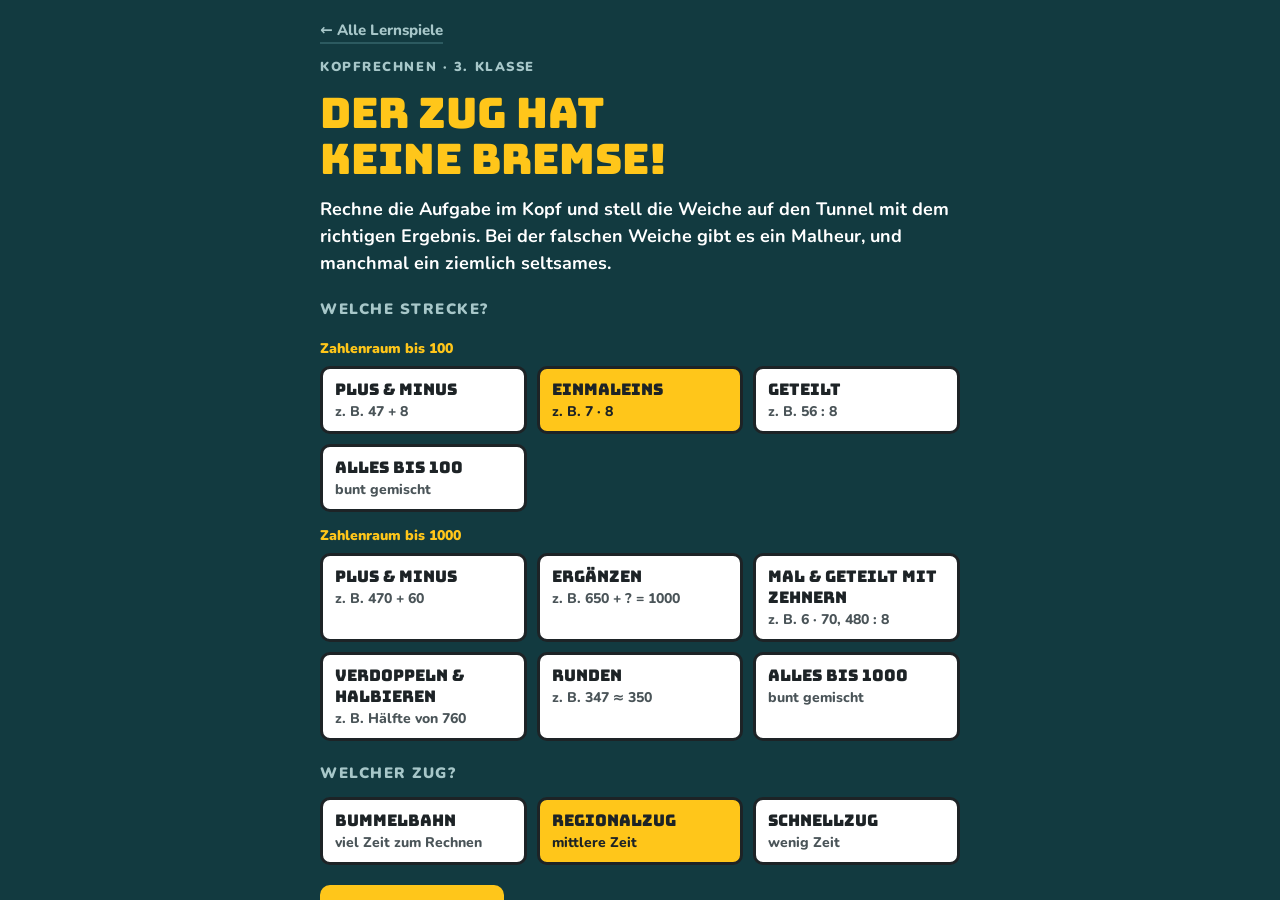
==== commit 7756ce3f: "Ohne Bremse: Zahlenraum bis 1000 und sieben neue Missgeschicke Aufgaben (Klasse 3): - Startmenü nach" ====
--- a/spiele/ohne-bremse/index.html
+++ b/spiele/ohne-bremse/index.html
@@ -74,6 +74,8 @@
 .card h1{margin:0;font-family:var(--display);font-weight:400;color:var(--signal);font-size:clamp(28px,7vw,42px);line-height:1.1;text-wrap:balance}
 .card h2{margin:8px 0 0;font-size:15px;text-transform:uppercase;letter-spacing:.1em;color:var(--muted);font-weight:900}
 .lead{margin:0;font-size:18px;font-weight:700;line-height:1.5;max-width:60ch}
+.topics{display:flex;flex-direction:column;gap:8px}
+.group{margin:6px 0 0;font-size:14px;font-weight:900;color:var(--signal)}
 .chips{display:grid;grid-template-columns:repeat(auto-fit,minmax(170px,1fr));gap:10px}
 .chip{text-align:left;background:var(--plate);color:var(--ink);border:3px solid var(--ink);border-radius:10px;padding:10px 12px;cursor:pointer;display:flex;flex-direction:column;gap:2px;font-family:var(--body)}
 .chip b{font-family:var(--display);font-weight:400;font-size:16px}
@@ -126,9 +128,9 @@
     <a class="back" href="../../">← Alle Lernspiele</a>
     <p class="eyebrow">Kopfrechnen · 3. Klasse</p>
     <h1>Der Zug hat keine Bremse!</h1>
-    <p class="lead">Rechne die Aufgabe im Kopf und stell die Weiche auf den Tunnel mit dem richtigen Ergebnis. Bei der falschen Weiche gibt es ein Malheur.</p>
+    <p class="lead">Rechne die Aufgabe im Kopf und stell die Weiche auf den Tunnel mit dem richtigen Ergebnis. Bei der falschen Weiche gibt es ein Malheur, und manchmal ein ziemlich seltsames.</p>
     <h2>Welche Strecke?</h2>
-    <div class="chips" id="topics"></div>
+    <div class="topics" id="topics"></div>
     <h2>Welcher Zug?</h2>
     <div class="chips" id="trains"></div>
     <button class="btn go" id="start">Abfahrt!</button>
@@ -261,7 +263,7 @@
   ctx.fillStyle='rgba(255,255,255,.35)';ctx.fillRect(-27,-18,54,3);
   wheel(-16,-7,7,wr*9/7);wheel(16,-7,7,wr*9/7);
   if(o.mud)mud(MUD_W)}
-function drawCar(c,x,y,a,o){ctx.save();ctx.translate(x,y);ctx.rotate(a);if(c.type==='loco')drawLoco(o);else drawWagon(c.color,o);ctx.restore()}
+function drawCar(c,x,y,a,o){ctx.save();ctx.translate(x,y);ctx.rotate(a);if(o.s&&o.s!==1)ctx.scale(o.s,o.s);if(c.type==='loco')drawLoco(o);else drawWagon(c.color,o);ctx.restore()}
 function locPt(p,lx,ly){const c=Math.cos(p.a),s=Math.sin(p.a);return{x:p.x+lx*c-ly*s,y:p.y+lx*s+ly*c}}
 function trainPoses(P,front){return CARS.map(c=>{const d=front-c.off;const p=pointAt(P,d),p1=pointAt(P,d+c.len/2-6),p2=pointAt(P,d-c.len/2+6);return{c,x:p.x,y:p.y,a:Math.atan2(p1.y-p2.y,p1.x-p2.x)}})}
 function drawCap(x,y,a){ctx.save();ctx.translate(x,y);ctx.rotate(a);ctx.fillStyle=C.cap;rr(-9,-6,18,8,3);ctx.fillRect(7,-1,8,3);ctx.restore()}
@@ -270,13 +272,15 @@
 const parts=[];
 function addP(p){parts.push(Object.assign({vx:0,vy:0,g:0,life:1,age:0,size:4,col:'#fff',kind:'dot',rot:0,vr:0,floor:null},p))}
 function updP(dt){for(let i=parts.length-1;i>=0;i--){const p=parts[i];p.age+=dt;if(p.age>=p.life){parts.splice(i,1);continue}
-  p.vy+=p.g*dt;p.x+=p.vx*dt;p.y+=p.vy*dt;p.rot+=p.vr*dt;if(p.floor!=null&&p.y>p.floor){p.y=p.floor;p.vy*=-.35;p.vx*=.6}}}
+  p.vy+=p.g*dt;if(p.kind==='feather'){p.vx*=Math.pow(.25,dt);if(p.vy>45)p.vy=45}p.x+=p.vx*dt;p.y+=p.vy*dt;p.rot+=p.vr*dt;if(p.floor!=null&&p.y>p.floor){p.y=p.floor;p.vy*=-.35;p.vx*=.6}}}
 function drawP(){for(const p of parts){const k=p.age/p.life;ctx.globalAlpha=p.kind==='puff'?.8*(1-k):Math.min(1,(1-k)*3);ctx.fillStyle=p.col;ctx.strokeStyle=p.col;
   if(p.kind==='puff')circ(p.x,p.y,p.size*(1+k*1.6));
   else if(p.kind==='straw'){ctx.save();ctx.translate(p.x,p.y);ctx.rotate(p.rot);ctx.lineWidth=2.2;ctx.beginPath();ctx.moveTo(-p.size,0);ctx.lineTo(p.size,0);ctx.stroke();ctx.restore()}
   else if(p.kind==='conf'){ctx.save();ctx.translate(p.x,p.y);ctx.rotate(p.rot);ctx.fillRect(-4,-2.5,8,5);ctx.restore()}
   else if(p.kind==='apple'){ctx.fillStyle='#d8322a';circ(p.x,p.y,p.size);ctx.fillStyle=C.leaf;ctx.fillRect(p.x-1,p.y-p.size-3,2,4)}
   else if(p.kind==='bubble'){ctx.lineWidth=1.5;ctx.beginPath();ctx.arc(p.x,p.y,p.size,0,7);ctx.stroke()}
+  else if(p.kind==='feather'){ctx.save();ctx.translate(p.x+9*Math.sin(p.age*4+p.rot),p.y);ctx.rotate(.9*Math.sin(p.age*3+p.rot));ctx.beginPath();ctx.ellipse(0,0,7,2.6,0,0,7);ctx.fill();ctx.strokeStyle='#c9c2b6';ctx.lineWidth=1;ctx.beginPath();ctx.moveTo(-7,0);ctx.lineTo(7,0);ctx.stroke();ctx.restore()}
+  else if(p.kind==='star'){ctx.save();ctx.translate(p.x,p.y);ctx.rotate(p.age*3);ctx.beginPath();for(let k=0;k<8;k++){const r=k%2?p.size*.4:p.size,q=k*Math.PI/4;ctx.lineTo(Math.cos(q)*r,Math.sin(q)*r)}ctx.closePath();ctx.fill();ctx.restore()}
   else circ(p.x,p.y,p.size)}ctx.globalAlpha=1}
 function pop(text,x,y,col){S.pops.push({text,x,y,col:col||C.yellow,age:0})}
 function drawPops(){for(const p of S.pops){const s=p.age<.18?.4+.6*(p.age/.18)*1.15:1+.04*Math.sin(p.age*6);const a=p.age>2.2?Math.max(0,1-(p.age-2.2)/.5):1;
@@ -326,9 +330,10 @@
   ctx.fillStyle='#7fb85f';ctx.beginPath();ctx.moveTo(0,148);ctx.bezierCurveTo(30,146,50,165,58,190);ctx.lineTo(50,192);ctx.bezierCurveTo(40,170,24,160,0,160);ctx.fill();
   const px=40;ctx.fillStyle=C.portal;ctx.beginPath();ctx.moveTo(px-22,G+4);ctx.lineTo(px-22,G-44);ctx.arc(px,G-44,22,Math.PI,0);ctx.lineTo(px+22,G+4);ctx.closePath();ctx.fill();
   ctx.strokeStyle=C.rockDk;ctx.lineWidth=6;ctx.beginPath();ctx.moveTo(px-25,G+4);ctx.lineTo(px-25,G-44);ctx.arc(px,G-44,25,Math.PI,0);ctx.lineTo(px+25,G+4);ctx.stroke()}
-function drawTrainS(fx,pose,o){o=o||{};const wr=fx/9;let loco=null;
-  for(let i=CARS.length-1;i>=0;i--){const c=CARS[i],cx=fx-c.off;const p=pose?pose(cx,c):{y:G,a:0};if(!p.hide)drawCar(c,cx,p.y,p.a||0,{wr,mud:p.mud,dizzy:o.dizzy,noCap:o.noCap});if(i===0)loco={x:cx,y:p.y,a:p.a||0,hide:p.hide}}
-  return loco}
+function drawTrainS(fx,pose,o){o=o||{};const wr=o.wr!=null?o.wr:fx/9,all=[];
+  for(let i=CARS.length-1;i>=0;i--){const c=CARS[i],cx=fx-c.off,p=pose?pose(cx,c,i):{y:G,a:0},x=p.x!=null?p.x:cx;
+    if(!p.hide)drawCar(c,x,p.y,p.a||0,{wr,mud:p.mud,dizzy:o.dizzy,noCap:o.noCap,s:p.s});all[i]={x,y:p.y,a:p.a||0,hide:p.hide}}
+  const loco=all[0];loco.all=all;return loco}
 function decel(t,xs,k){const tA=(xs-X0)/VS;if(t<tA)return{fx:X0+VS*t,tt:-1};const tt=t-tA;return{fx:xs+VS/k*(1-Math.exp(-k*tt)),tt}}
 function chimneyAt(loco,moving){if(loco&&!loco.hide){const c=locPt(loco,24,-57);S.scene.chim={x:c.x,y:c.y,on:moving&&c.x>70}}}
 function person(x,y,col,t,ph){ctx.strokeStyle=C.ink;ctx.lineWidth=3;ctx.lineCap='round';ctx.beginPath();ctx.moveTo(x-3,y);ctx.lineTo(x-2,y-14);ctx.moveTo(x+3,y);ctx.lineTo(x+2,y-14);ctx.stroke();
@@ -456,9 +461,224 @@
   if(sc.f.imp&&t-sc.f.imp>.8)bubble(676,G-48,'Oink! Endlich Besuch!');
   exitMountain();drawP();drawPops()}
 
-const SCENES={station:sStation,schlucht:sSchlucht,baum:sBaum,see:sSee,heu:sHeu,matsch:sMatsch};
-const CAPTIONS={schlucht:'Plumps! Die Brücke war noch gar nicht fertig.',baum:'Bumm! Der Apfelbaum stand zuerst da.',see:'Platsch! Die Lok macht jetzt Badeurlaub.',heu:'Rumms! Der Zug steckt im Heuhaufen.',matsch:'Splatsch! Jetzt muss der Zug in die Waschanlage.'};
+/* ---------- neue Missgeschicke ---------- */
+const MID=104;
+/* Zug als starrer Körper: (tx,ty) = Mitte der Wagenkästen, a = Drehwinkel */
+function rigid(tx,ty,a){const ca=Math.cos(a),sa=Math.sin(a);return(cx,c)=>{const d=MID-c.off,ccx=tx+d*ca,ccy=ty+d*sa;return{x:ccx-25*sa,y:ccy+25*ca,a}}}
+const smooth=x=>{x=clamp(x,0,1);return x*x*(3-2*x)};
+const T_RAMP=T_TO(420),T_TRAMP=T_TO(472),T_HAT=T_TO(560);
+
+/* UFO */
+function drawUfo(x,y,t){
+  ctx.fillStyle='rgba(170,230,255,.9)';ctx.beginPath();ctx.ellipse(x,y-12,30,26,0,Math.PI,0);ctx.fill();
+  ctx.fillStyle='#7ed957';circ(x,y-20,10);ctx.fillStyle=C.ink;ctx.beginPath();ctx.ellipse(x-4,y-21,2.6,4,-.3,0,7);ctx.fill();ctx.beginPath();ctx.ellipse(x+4,y-21,2.6,4,.3,0,7);ctx.fill();
+  ctx.strokeStyle='#7ed957';ctx.lineWidth=2;ctx.beginPath();ctx.moveTo(x-5,y-29);ctx.lineTo(x-9,y-37);ctx.moveTo(x+5,y-29);ctx.lineTo(x+9,y-37);ctx.stroke();ctx.fillStyle='#7ed957';circ(x-9,y-37,2.5);circ(x+9,y-37,2.5);
+  ctx.fillStyle='#8d99a3';ctx.beginPath();ctx.ellipse(x,y+2,74,14,0,0,7);ctx.fill();
+  ctx.fillStyle='#c3ccd3';ctx.beginPath();ctx.ellipse(x,y-4,74,13,0,0,7);ctx.fill();
+  const cols=['#ff5a5a','#ffd23f','#5ad1ff','#7ed957'];for(let k=0;k<6;k++){ctx.fillStyle=cols[(k+Math.floor(t*6))%4];circ(x-55+k*22,y+1,4.5)}}
+function sUfo(sc,t){
+  sceneGround();drawTrack(T_FULL);
+  const f=sc.f,{fx,tt}=decel(t,470,3);
+  let ux=440,uy=82+6*Math.sin(t*2.5);
+  if(f.gone){const g=t-f.gone;if(g>.9){const q=g-.9;ux+=420*q*q+80*q;uy-=160*q*q}}
+  const beam=tt>=.25&&!f.gone;
+  if(beam&&!f.imp){f.imp=t;sfx.ufo();pop('SCHWUPP!',250,130,'#c8f7a0')}
+  const tl=tt-.6,lift=tl>0?150*Math.pow(tl,1.35):0;
+  if(beam){ctx.fillStyle=`rgba(210,255,150,${.28+.08*Math.sin(t*12)})`;ctx.beginPath();ctx.moveTo(ux-34,uy+8);ctx.lineTo(ux+34,uy+8);ctx.lineTo(ux+150,G+14);ctx.lineTo(ux-150,G+14);ctx.closePath();ctx.fill()}
+  const span=G-uy-30;let allGone=true;
+  const loco=drawTrainS(fx,(cx,c,i)=>{const off=lift*(1+.3*i),k=clamp(off/span,0,1);if(k<1)allGone=false;
+    return{x:cx+(ux-cx)*k*k,y:G-off,a:off>0?.18*Math.sin(t*7+i*2):0,s:1-.8*k,hide:k>=1}});
+  if(lift>0&&allGone&&!f.gone)f.gone=t;
+  chimneyAt(loco,tt<0);
+  drawUfo(ux,uy,t);
+  if(f.gone&&t-f.gone<.9)bubble(ux+10,uy-46,'Danke für den Zug!');
+  exitMountain();drawP();drawPops()}
+
+/* Riesenfrosch */
+function drawFrog(x,y,t,st){
+  ctx.fillStyle='#4a9e48';ctx.beginPath();ctx.ellipse(x+62,y-22,42,26,-.3,0,7);ctx.fill();
+  ctx.fillStyle='#5cbf5a';ctx.beginPath();ctx.ellipse(x,y-58,92,62,0,0,7);ctx.fill();
+  ctx.fillStyle='#d4ec9c';ctx.beginPath();ctx.ellipse(x-18,y-34,58,32,0,0,7);ctx.fill();
+  if(st.bulge>0){ctx.fillStyle='#6fd06c';circ(x-58,y-50,30*st.bulge)}
+  ctx.fillStyle='#4a9e48';for(const px of [x-62,x+2]){ctx.beginPath();ctx.ellipse(px,y-2,22,8,0,0,7);ctx.fill()}
+  for(const [ex,ey] of [[x-46,y-112],[x+22,y-116]]){ctx.fillStyle='#5cbf5a';circ(ex,ey,25);ctx.fillStyle='#fff';circ(ex,ey,18);
+    if(st.blink){ctx.fillStyle='#5cbf5a';ctx.fillRect(ex-19,ey-19,38,20)}else{ctx.fillStyle=C.ink;circ(ex+st.lookX*8,ey+st.lookY*6,8)}}
+  const mx=x-62,my=y-62;
+  if(st.open>0){ctx.fillStyle='#7a1f33';ctx.beginPath();ctx.ellipse(mx+8,my,34,20*st.open,0,0,7);ctx.fill()}
+  else{ctx.strokeStyle='#2f6b2e';ctx.lineWidth=3.5;ctx.lineCap='round';ctx.beginPath();ctx.moveTo(x-92,y-66);ctx.quadraticCurveTo(x-40,y-46,x+30,y-70);ctx.stroke()}
+  ctx.fillStyle='#2f6b2e';circ(x-74,y-88,2.5);circ(x-63,y-90,2.5)}
+function sFrosch(sc,t){
+  sceneGround();drawTrack(T_FULL);
+  const f=sc.f,FX=670,FY=G+6,MX=FX-62,MY=FY-62;
+  const tA=(400-X0)/VS,tt=t-tA;let fx;
+  if(tt<0)fx=X0+VS*t;else if(tt<.14)fx=400+VS*.6*tt;else{const q=tt-.14;fx=400+VS*.6*.14+260*q+520*q*q}
+  if(tt>=0&&!f.lick){f.lick=t;sfx.slurp()}
+  if(fx-200>MX&&!f.imp){f.imp=t;sfx.gulp()}
+  const loco=drawTrainS(fx,(cx,c)=>({y:G,a:0,hide:cx>MX+20}));
+  chimneyAt(loco,!f.imp);
+  if(tt>=0&&!f.imp){const k=clamp(tt/.14,0,1),tipx=MX+(fx+2-MX)*k,tipy=MY+(G-34-MY)*k;
+    ctx.strokeStyle='#ff6f91';ctx.lineWidth=9;ctx.lineCap='round';ctx.beginPath();ctx.moveTo(MX,MY);ctx.quadraticCurveTo((MX+tipx)/2,MY+18,tipx,tipy);ctx.stroke();ctx.fillStyle='#ff6f91';circ(tipx,tipy,8)}
+  const si=f.imp?t-f.imp:-1;
+  drawFrog(FX,FY,t,{open:tt>=0&&!f.imp?1:0,bulge:si>=0?Math.max(0,1-si*.6)*(1+.1*Math.sin(t*14)):0,lookX:-1,lookY:.3,blink:si>1.1&&si<1.3});
+  if(si>.55&&!f.burp){f.burp=1;sfx.burp();pop('BÄÄRPS!',500,120,'#c8f7a0');for(let i=0;i<10;i++)addP({kind:'puff',x:MX,y:MY,vx:-60-Math.random()*60,vy:-30-Math.random()*40,size:7,life:1.3,col:'#ffffff'})}
+  exitMountain();drawP();drawPops()}
+
+/* Sprungschanze in die Geburtstagstorte */
+function drawRamp(){ctx.fillStyle='#c58b4a';ctx.beginPath();ctx.moveTo(400,G+6);ctx.lineTo(482,G-46);ctx.lineTo(482,G+6);ctx.closePath();ctx.fill();
+  ctx.strokeStyle='#8a5529';ctx.lineWidth=3;for(const x of [430,456]){ctx.beginPath();ctx.moveTo(x,G+6);ctx.lineTo(x,G-(x-400)*50/82);ctx.stroke()}
+  ctx.lineWidth=5;ctx.beginPath();ctx.moveTo(398,G+1);ctx.lineTo(482,G-50);ctx.stroke()}
+function drawCake(t,lit){
+  ctx.fillStyle='#f6a9c4';rr(590,G-72,190,80,10);
+  ctx.fillStyle='#fff7ea';rr(622,G-132,128,64,10);
+  ctx.fillStyle='#ffffff';for(let x=598;x<780;x+=18)circ(x,G-72,10);for(let x=630;x<750;x+=16)circ(x,G-132,9);
+  ctx.fillStyle='#e9558d';for(let x=606;x<772;x+=30)circ(x,G-34,5);
+  ctx.fillStyle='#d6336c';for(let x=640;x<750;x+=28)circ(x,G-141,6);
+  for(let k=0;k<5;k++){const cx=642+k*22;ctx.fillStyle=['#5ad1ff','#ffd23f','#7ed957','#ff8a5a','#c49bff'][k];ctx.fillRect(cx-3,G-168,6,26);
+    if(lit){ctx.fillStyle='#ffb020';ctx.beginPath();ctx.ellipse(cx,G-174+Math.sin(t*12+k),3.5,6,0,0,7);ctx.fill()}}}
+function rampPose(lx){if(lx<400)return{x:lx,y:G,a:0};if(lx<482)return{x:lx,y:G-(lx-400)*50/82,a:-Math.atan(50/82)};
+  const q=(lx-482)/VS;return{x:lx,y:G-50-330*q+350*q*q,a:Math.atan2(-330+700*q,VS)}}
+function sTorte(sc,t){
+  sceneGround();drawTrack(T_RAMP);drawRamp();
+  const f=sc.f;drawCake(t,!f.imp);
+  const w=decel(t,360,2.2);
+  for(let i=2;i>=1;i--)drawCar(CARS[i],w.fx-CARS[i].off,G,0,{wr:w.fx/9});
+  let lx=X0-37+VS*t;
+  if(!f.imp&&lx>=660){f.imp=t;sfx.splat();pop('SCHMATZ!',500,110,'#ffd1e3');
+    for(let i=0;i<34;i++)addP({kind:'dot',x:690,y:G-100,vx:-260+Math.random()*420,vy:-380+Math.random()*260,g:900,life:1.6,size:3+Math.random()*4,col:pick(['#ffffff','#ffffff','#f6a9c4','#d6336c'])});
+    for(let i=0;i<30;i++)addP({kind:'conf',x:520+Math.random()*280,y:-10-Math.random()*60,vx:(Math.random()-.5)*60,vy:70+Math.random()*80,g:20,vr:(Math.random()-.5)*10,life:3,col:pick(['#d7261e','#ffc61a','#2f6db5','#4cb85b','#ffffff'])})}
+  const p=rampPose(Math.min(lx,660));
+  if(f.imp){const k=10*smooth((t-f.imp)/.2);p.x+=k*Math.cos(p.a);p.y+=k*Math.sin(p.a)}
+  drawCar(CARS[0],p.x,p.y,p.a,{wr:f.imp?0:lx/9,dizzy:!!f.imp});
+  if(f.imp){const n=locPt(p,40,-26);ctx.fillStyle='#ffffff';circ(n.x,n.y,24);circ(n.x-15,n.y+14,13);circ(n.x+10,n.y-17,14);circ(n.x+18,n.y+8,12);
+    ctx.fillStyle='#f6a9c4';circ(n.x-4,n.y-4,5);circ(n.x+12,n.y+6,4);
+    const c=locPt(p,24,-60);ctx.save();ctx.translate(c.x,c.y);ctx.rotate(p.a);ctx.fillStyle='#c49bff';ctx.fillRect(-3,-24,6,24);ctx.fillStyle='#ffb020';ctx.beginPath();ctx.ellipse(0,-30+Math.sin(t*12),3.5,6,0,0,7);ctx.fill();ctx.restore();
+    S.scene.chim=null}
+  else S.scene.chim={...locPt(p,24,-57),on:true};
+  exitMountain();drawP();drawPops()}
+
+/* Luftballonstand */
+const BAL=[['#ff5a5a',0],['#ffd23f',1],['#5ad1ff',2],['#7ed957',0],['#c49bff',1],['#ff8ad1',2],['#ff9f43',0],['#5a8dff',1],['#ffffff',2]];
+function balloon(x,y,col,t,ph){const yy=y+3*Math.sin(t*2+ph);ctx.fillStyle=col;ctx.beginPath();ctx.ellipse(x,yy,13,16,0,0,7);ctx.fill();ctx.strokeStyle='rgba(0,0,0,.25)';ctx.lineWidth=1;ctx.stroke();
+  ctx.fillStyle='rgba(255,255,255,.55)';ctx.beginPath();ctx.ellipse(x-4,yy-6,3.5,5,-.4,0,7);ctx.fill();ctx.fillStyle=col;ctx.beginPath();ctx.moveTo(x-3,yy+19);ctx.lineTo(x+3,yy+19);ctx.lineTo(x,yy+14);ctx.fill();return yy+18}
+function bstring(x0,y0,x1,y1){ctx.strokeStyle='#5a4a3a';ctx.lineWidth=1.2;ctx.beginPath();ctx.moveTo(x0,y0);ctx.quadraticCurveTo((x0+x1)/2+6,(y0+y1)/2,x1,y1);ctx.stroke()}
+function sBallons(sc,t){
+  sceneGround();
+  const f=sc.f,SX=545;
+  ctx.fillStyle=C.ink;ctx.fillRect(SX-38,G-96,4,60);ctx.fillRect(SX+34,G-96,4,60);
+  for(let k=0;k<5;k++){ctx.fillStyle=k%2?'#ffffff':'#d7261e';ctx.fillRect(SX-45+k*18,G-104,18,14)}
+  ctx.fillStyle='#e7c38b';rr(SX-42,G-54,84,34,4);ctx.fillStyle=C.ink;ctx.font=`11px ${FONT_D}`;ctx.textAlign='center';ctx.textBaseline='middle';ctx.fillText('BALLONS',SX,G-37);
+  person(SX+75,G-20,'#c49bff',f.imp?t:0,0);
+  drawTrack(T_FULL);
+  const tA=(600-X0)/VS;let pose=null,fx=X0+VS*t;
+  if(t>=tA){if(!f.imp){f.imp=t;sfx.float();pop('HUIII!',380,120,'#ffd1e3')}
+    const q=t-tA,tx=600-MID+40*(1-Math.exp(-3*q))+35*q,ty=G-25-26*Math.pow(q,1.8);pose=rigid(tx,ty,.08*Math.sin(q*2.2));fx=tx+MID}
+  const loco=drawTrainS(fx,pose);chimneyAt(loco,true);
+  BAL.forEach(([col,ci],k)=>{const j=k/3|0,home={x:SX-40+(k%5)*20,y:G-170-(k%3)*16-(k*7%11)};
+    let ax=SX,ay=G-104,bx=home.x,by=home.y;
+    if(f.imp){const e=smooth((t-f.imp)/.5),off=(j-1)*14,an=locPt(loco.all[ci],off,ci===0?-55:-47),tx=an.x+off*.6+4*Math.sin(t*2+k),ty=an.y-62-(k%3)*12;
+      ax+=(an.x-ax)*e;ay+=(an.y-ay)*e;bx+=(tx-bx)*e;by+=(ty-by)*e}
+    const ky=balloon(bx,by,col,t,k);bstring(ax,ay,bx,ky)});
+  if(f.imp&&t-f.imp>1)bubble(SX+75,G-70,'Meine Ballons!');
+  exitMountain();drawP();drawPops()}
+
+/* Trampolin */
+function drawTramp(sag,cx){
+  ctx.strokeStyle='#3a3f47';ctx.lineWidth=5;ctx.lineCap='round';for(const x of [482,690]){ctx.beginPath();ctx.moveTo(x,G+4);ctx.lineTo(x-9,G+42);ctx.moveTo(x,G+4);ctx.lineTo(x+9,G+42);ctx.stroke()}
+  ctx.strokeStyle=C.ink;ctx.lineWidth=5;ctx.beginPath();ctx.moveTo(490,G+2);ctx.quadraticCurveTo(cx,G+2+2*sag,682,G+2);ctx.stroke();
+  ctx.fillStyle='#2f6db5';rr(470,G-3,26,11,4);rr(676,G-3,26,11,4)}
+function sTrampolin(sc,t){
+  sceneGround();drawTrack(T_TRAMP);
+  const f=sc.f,C0=585,tA=(C0+MID-X0)/VS;let tx,ty,a=0,sag=0,wr=t*14;
+  if(t<tA){const fx=X0+VS*t;tx=fx-MID;ty=G-25;sag=8*clamp((fx-492)/200,0,1);wr=fx/9}
+  else{const q=t-tA;
+    if(q<.3){tx=C0+20*q;const d=38*Math.sin(Math.PI*q/.6);ty=G-25+d;sag=8+d}
+    else{if(!f.boing){f.boing=t;sfx.boing();pop('BOING!',400,130,'#bfe6ff')}
+      const b=q-.3;tx=C0+6+12*Math.min(b,1.6);
+      if(b<1.6){ty=G+13-1000*b+607*b*b;a=Math.PI*smooth((b-.1)/1.25);sag=Math.max(0,46*(1-b/.1))}
+      else{if(!f.imp){f.imp=t;sfx.thud()}const l=b-1.6,bo=30*Math.abs(Math.sin(l*7))*Math.exp(-l*3.5);ty=G-33-bo;a=Math.PI;sag=bo<3?12*Math.exp(-l*2):0}}}
+  drawTramp(sag,C0+40);
+  const loco=drawTrainS(tx+MID,rigid(tx,ty,a),{wr,dizzy:!!f.boing});
+  if(!f.boing)chimneyAt(loco,true);else S.scene.chim=null;
+  exitMountain();drawP();drawPops()}
+
+/* Zauberhut */
+function drawHat(jig){ctx.save();ctx.translate(640,G+8);ctx.rotate(jig);ctx.translate(-640,-G-8);
+  ctx.fillStyle='#2a2530';ctx.fillRect(548,G-136,150,142);
+  ctx.fillStyle='#3a3442';ctx.beginPath();ctx.ellipse(698,G-65,22,71,0,0,7);ctx.fill();
+  ctx.fillStyle='#d7263d';ctx.fillRect(570,G-136,24,142);
+  ctx.fillStyle='#2a2530';ctx.beginPath();ctx.ellipse(548,G-65,26,98,0,0,7);ctx.fill();
+  ctx.fillStyle='#9e1d2a';ctx.beginPath();ctx.ellipse(547,G-65,19,72,0,0,7);ctx.fill();
+  ctx.fillStyle='#120f14';ctx.beginPath();ctx.ellipse(549,G-65,14,66,0,0,7);ctx.fill();
+  ctx.restore()}
+function rabbit(x,y,t){ctx.save();ctx.translate(x,y);ctx.fillStyle='#ffffff';ctx.strokeStyle=C.ink;ctx.lineWidth=2;
+  ctx.beginPath();ctx.ellipse(-6,-2,6,3,0,0,7);ctx.ellipse(12,-2,6,3,0,0,7);ctx.fill();ctx.stroke();
+  ctx.beginPath();ctx.ellipse(4,-16,18,14,0,0,7);ctx.fill();ctx.stroke();
+  ctx.beginPath();ctx.arc(23,-20,6,0,7);ctx.fill();ctx.stroke();
+  for(const [ex,r] of [[-17,-.25],[-7,.15]]){ctx.save();ctx.translate(ex,-40);ctx.rotate(r+.08*Math.sin(t*6));ctx.fillStyle='#ffffff';ctx.beginPath();ctx.ellipse(0,-14,5,15,0,0,7);ctx.fill();ctx.stroke();ctx.fillStyle='#f4a3b5';ctx.beginPath();ctx.ellipse(0,-14,2.4,10,0,0,7);ctx.fill();ctx.restore()}
+  ctx.fillStyle='#ffffff';ctx.beginPath();ctx.arc(-12,-30,12,0,7);ctx.fill();ctx.stroke();
+  ctx.fillStyle=C.cap;rr(-25,-45,22,7,3);ctx.fillRect(-31,-40,8,3);
+  ctx.fillStyle=C.ink;circ(-16,-31,1.8);ctx.fillStyle='#f4a3b5';circ(-23,-27,2.6);ctx.restore()}
+function sZauberhut(sc,t){
+  sceneGround();drawTrack(T_HAT);
+  const f=sc.f,fx=X0+VS*t;
+  if(!f.in&&fx-200>548)f.in=t;
+  const q=f.in?t-f.in:-1;
+  drawHat(q>=0?.07*Math.sin(q*30)*Math.exp(-q*2.5):0);
+  {const wx=625,wy=G-215+6*Math.sin(t*2);ctx.save();ctx.translate(wx,wy);ctx.rotate(-.6+(q>=0&&q<.8?.5*Math.sin(q*14):0));ctx.fillStyle=C.ink;rr(-4,-40,8,80,3);ctx.fillStyle='#ffffff';rr(-4,-40,8,16,3);ctx.restore();
+    if(Math.random()<.12)addP({kind:'star',x:wx-28+Math.random()*20,y:wy-38+Math.random()*20,vy:-10,life:.8,size:5,col:'#ffe14d'})}
+  let loco=null;
+  if(fx-200<548){ctx.save();ctx.beginPath();ctx.rect(0,0,548,H);ctx.clip();loco=drawTrainS(fx,null);ctx.restore()}
+  if(loco&&loco.x<540)chimneyAt(loco,true);else S.scene.chim=null;
+  if(q>=0&&q<.6&&Math.random()<.5)addP({kind:'star',x:540,y:G-65+(Math.random()-.5)*110,vx:-80-Math.random()*120,vy:(Math.random()-.5)*120,life:1,size:4+Math.random()*4,col:pick(['#ffe14d','#ffffff','#c49bff'])});
+  if(q>=.35&&!f.pop){f.pop=1;sfx.magic();pop('SIMSALABIM!',330,120,'#e3c9ff')}
+  if(q>=.8){if(!f.imp)f.imp=t;const r=q-.8,h=Math.min(r,1.2);rabbit(530-140*h,G+4-(r<1.2?40*Math.abs(Math.sin(r*Math.PI*2.5)):0),t)}
+  if(f.imp&&t-f.imp>1)bubble(372,G-90,'Tschu-tschu!');
+  exitMountain();drawP();drawPops()}
+
+/* Hühnerstall */
+function coop(){
+  ctx.fillStyle='#c98a4b';ctx.fillRect(540,G-90,120,96);
+  ctx.strokeStyle='#a46a33';ctx.lineWidth=2;for(let y=G-76;y<G+6;y+=14){ctx.beginPath();ctx.moveTo(540,y);ctx.lineTo(660,y);ctx.stroke()}
+  ctx.fillStyle='#8c3b2a';ctx.beginPath();ctx.moveTo(526,G-88);ctx.lineTo(600,G-138);ctx.lineTo(674,G-88);ctx.closePath();ctx.fill();
+  ctx.fillStyle='#3b2a1c';ctx.beginPath();ctx.moveTo(586,G+6);ctx.lineTo(586,G-34);ctx.arc(600,G-34,14,Math.PI,0);ctx.lineTo(614,G+6);ctx.closePath();ctx.fill();
+  ctx.fillStyle='#ffffff';rr(560,G-82,80,18,3);ctx.fillStyle=C.ink;ctx.font=`11px ${FONT_D}`;ctx.textAlign='center';ctx.textBaseline='middle';ctx.fillText('HÜHNER',600,G-72)}
+function chicken(x,y,t,flap,ph,dir){ctx.save();ctx.translate(x,y);ctx.scale(dir,1);
+  ctx.fillStyle='#fffaf0';ctx.strokeStyle=C.ink;ctx.lineWidth=1.8;
+  ctx.beginPath();ctx.moveTo(11,-16);ctx.lineTo(19,-27);ctx.lineTo(17,-11);ctx.closePath();ctx.fill();ctx.stroke();
+  ctx.beginPath();ctx.ellipse(0,-12,13,10,0,0,7);ctx.fill();ctx.stroke();
+  ctx.beginPath();ctx.arc(-11,-22,7,0,7);ctx.fill();ctx.stroke();
+  ctx.fillStyle='#e0312b';circ(-13,-30,3);circ(-9,-30,3);circ(-15,-17,2.5);
+  ctx.fillStyle='#ffb020';ctx.beginPath();ctx.moveTo(-17,-24);ctx.lineTo(-24,-21);ctx.lineTo(-17,-19);ctx.closePath();ctx.fill();
+  ctx.fillStyle=C.ink;circ(-12,-24,1.3);
+  ctx.save();ctx.translate(2,-14);ctx.rotate(-.3+(flap?Math.sin(t*30+ph)*.9:0));ctx.fillStyle='#f1e6d0';ctx.beginPath();ctx.ellipse(6,0,9,5,0,0,7);ctx.fill();ctx.stroke();ctx.restore();
+  if(!flap){ctx.strokeStyle='#e0a020';ctx.lineWidth=2;ctx.beginPath();ctx.moveTo(-3,-3);ctx.lineTo(-3,2);ctx.moveTo(4,-3);ctx.lineTo(4,2);ctx.stroke()}
+  ctx.restore()}
+const HENS=[[600,G-136,0,-22,-60],[566,G-112,1,-10,-47],[700,G+2,2,8,-47],[724,G+18,1,14,-47]];
+function sHuehner(sc,t){
+  sceneGround();drawTrack(T_FULL);
+  const f=sc.f,{fx,tt}=decel(t,545,2.2);
+  if(tt>=0&&!f.imp){f.imp=t;sfx.cluck();pop('GACKER!',400,120,'#fff3c4');
+    for(let i=0;i<14;i++)addP({kind:'conf',x:560+Math.random()*100,y:G-120+Math.random()*120,vx:-50+Math.random()*300,vy:-300+Math.random()*150,g:800,vr:(Math.random()-.5)*12,life:2.2,floor:G+10+Math.random()*25,col:pick(['#c98a4b','#a46a33','#8c3b2a'])});
+    for(let i=0;i<40;i++)addP({kind:'feather',x:560+Math.random()*100,y:G-110+Math.random()*100,vx:-120+Math.random()*260,vy:-160+Math.random()*100,g:60,rot:Math.random()*6,life:4,col:'#ffffff'})}
+  if(!f.imp)coop();
+  const loco=drawTrainS(fx,null);chimneyAt(loco,tt<.8);
+  HENS.forEach(([sx,sy,ci,dx,dy],k)=>{let x=sx,y=sy,fl=false,dir=1;
+    if(f.imp){const q=(t-f.imp-k*.12)/1.1,tp=locPt(loco.all[ci],dx,dy);if(q>0){const e=smooth(q);x=sx+(tp.x-sx)*e;y=sy+(tp.y-sy)*e-110*Math.sin(Math.PI*clamp(q,0,1));fl=q<1;dir=tp.x<sx?1:-1}}
+    chicken(x,y+(fl?0:Math.abs(Math.sin(t*3+k))*-2),t,fl,k,dir)});
+  if(f.imp&&t-f.imp>1.6){if(!f.egg){f.egg=1;sfx.plop();pop('PLOPP!',600,180,'#fff3c4')}const e=locPt(loco.all[0],8,-38);ctx.fillStyle='#fff8e6';ctx.strokeStyle=C.ink;ctx.lineWidth=1.5;ctx.beginPath();ctx.ellipse(e.x,e.y-8,7,9,0,0,7);ctx.fill();ctx.stroke()}
+  exitMountain();drawP();drawPops()}
+
+const SCENES={station:sStation,schlucht:sSchlucht,baum:sBaum,see:sSee,heu:sHeu,matsch:sMatsch,ufo:sUfo,frosch:sFrosch,torte:sTorte,ballons:sBallons,trampolin:sTrampolin,zauberhut:sZauberhut,huehner:sHuehner};
+const CAPTIONS={schlucht:'Plumps! Die Brücke war noch gar nicht fertig.',baum:'Bumm! Der Apfelbaum stand zuerst da.',see:'Platsch! Die Lok macht jetzt Badeurlaub.',heu:'Rumms! Der Zug steckt im Heuhaufen.',matsch:'Splatsch! Jetzt muss der Zug in die Waschanlage.',
+  ufo:'Schwupp! Ein UFO hat den Zug eingesammelt. Die Außerirdischen wollten mal Zug fahren.',
+  frosch:'Schlabber! Ein Riesenfrosch hielt den Zug für eine Fliege.',
+  torte:'Schmatz! Abgekoppelt, abgehoben und mitten in der Geburtstagstorte gelandet.',
+  ballons:'Huiii! Der Zug hat sich in den Luftballons verheddert und schwebt davon.',
+  trampolin:'Boing! Nach dem Trampolin fährt der Zug jetzt auf dem Kopf.',
+  zauberhut:'Simsalabim! Der Zug ist in den Zauberhut gefahren, und heraus kam ein Kaninchen.',
+  huehner:'Gacker! Mitten durch den Hühnerstall. Jetzt fährt der Zug mit Hühnern und Frühstücksei.'};
 const ACC=Object.keys(CAPTIONS);
+let accBag=[];function nextAcc(){if(!accBag.length){accBag=shuffle(ACC.slice());if(accBag[0]===S.lastAcc)accBag.push(accBag.shift())}return accBag.shift()}
 const TOWNS=['Rechenhausen','Plusdorf','Minusweiler','Malheim','Teilingen','Zahlenburg','Kopfrechenbach','Summstadt','Hunderttal','Zehnerfeld','Ergebnisbrück','Einmaleinsingen'];
 
 /* ---------- sound ---------- */
@@ -479,45 +699,103 @@
   slide(){tone(1300,170,.9,'sine',.12)},
   splash(){noise(1,.45,2200);tone(500,120,.3,'sine',.15)},
   rumms(){noise(.6,.45,1200);tone(160,60,.4,'sine',.35)},
-  splat(){noise(.5,.45,900);tone(260,90,.25,'sine',.25)}};
+  splat(){noise(.5,.45,900);tone(260,90,.25,'sine',.25)},
+  ufo(){for(let k=0;k<4;k++){tone(500,900,.22,'sine',.08,k*.22);tone(900,500,.11,'sine',.06,k*.22+.11)}},
+  slurp(){tone(180,900,.3,'sawtooth',.05)},
+  gulp(){tone(300,90,.25,'sine',.3)},
+  burp(){noise(.35,.35,350);tone(120,70,.45,'sawtooth',.12)},
+  float(){tone(300,1100,1.3,'sine',.1)},
+  boing(){tone(120,520,.12,'sine',.35);tone(520,160,.5,'triangle',.25,.12)},
+  magic(){[660,880,1100,1320,1760].forEach((f,i)=>tone(f,f,.25,'triangle',.08,i*.07))},
+  cluck(){noise(.5,.4,1500);[0,.13,.26,.45].forEach(d=>tone(520,780,.08,'square',.05,d))},
+  plop(){tone(700,250,.12,'sine',.2)}};
 
 /* ---------- tasks ---------- */
+/* Aufgabe: text (mit □ als Lücke, sonst "text = ?"), answer, near (typische Fehler als Ablenker), hint (optional) */
 const M='−';
-const T=(text,answer,near)=>({text,answer,near});
+const T=(text,answer,near,hint)=>({text,answer,near,hint});
+const hun=n=>Math.floor(n/100),zeh=n=>Math.floor(n/10)%10,ein=n=>n%10;
 const GEN={
+  /* Zahlenraum bis 100 */
   plus100(){const k=R(0,3);
     if(k===0){const a=R(1,8)*10+R(3,9),b=R(10-a%10,9),s=a+b;return T(`${a} + ${b}`,s,[s-10,s+10,s-1,s+1])}
     if(k===1){const a=R(12,78),b=R(11,Math.min(99-a,59)),s=a+b;return T(`${a} + ${b}`,s,[s+10,s-10,s+1,s-1])}
     if(k===2){const a=R(2,9)*10+R(0,6),b=R(a%10+1,9),d=a-b;return T(`${a} ${M} ${b}`,d,[d+10,d-10,d+1,d-1])}
     const a=R(40,99),b=R(11,a-11),d=a-b;return T(`${a} ${M} ${b}`,d,[d+10,d-10,d+1,d-1])},
-  plus1000(){const k=R(0,5);
+  mal(){const a=R(2,10),b=R(2,10),p=a*b;return T(`${a} · ${b}`,p,[a*(b+1),a*(b-1),(a+1)*b,(a-1)*b,p+10,p-10])},
+  geteilt(){const b=R(2,10),q=R(2,10);return T(`${b*q} : ${b}`,q,[q+1,q-1,q+2,q-2])},
+  halb(){const n=R(6,49)*2,h=n/2;return T(`Hälfte von ${n}`,h,[h+1,h-1,h+10,h-10])},
+  mix100(){return GEN[pick(['plus100','plus100','mal','mal','geteilt','halb'])]()},
+
+  /* Zahlenraum bis 1000: Plus und Minus mit glatten Zehnern/Hundertern und Analogaufgaben */
+  plus1000(){const k=R(0,11);
     if(k===0){const a=R(1,8),b=R(1,9-a),s=(a+b)*100;return T(`${a*100} + ${b*100}`,s,[s+100,s-100,s+10])}
     if(k===1){const z=R(3,9),a=R(1,8)*100+z*10,b=R(10-z,9)*10,s=a+b;return T(`${a} + ${b}`,s,[s-100,s+100,s-10])}
     if(k===2){const u=R(3,9),a=R(1,9)*100+R(0,8)*10+u,b=R(10-u,9),s=a+b;return T(`${a} + ${b}`,s,[s-10,s+10,s-1])}
-    if(k===3){const z=R(0,6),a=R(2,9)*100+z*10,b=R(z+1,9)*10,d=a-b;return T(`${a} ${M} ${b}`,d,[d+100,d-100,d+10])}
-    if(k===4){const a=R(3,10)*100,b=R(1,a/100-2)*100+R(1,9)*10,d=a-b;return T(`${a} ${M} ${b}`,d,[d+100,d-100,d+10,d-10])}
-    const u=R(0,6),a=R(1,9)*100+R(1,9)*10+u,b=R(u+1,9),d=a-b;return T(`${a} ${M} ${b}`,d,[d+10,d-10,d+1])},
-  mal(){const a=R(2,10),b=R(2,10),p=a*b;return T(`${a} · ${b}`,p,[a*(b+1),a*(b-1),(a+1)*b,(a-1)*b,p+10,p-10])},
-  geteilt(){const b=R(2,10),q=R(2,10);return T(`${b*q} : ${b}`,q,[q+1,q-1,q+2,q-2])},
-  zehnerMal(){const a=R(2,9),z=R(2,9)*10,p=a*z;return Math.random()<.5?T(`${a} · ${z}`,p,[a*(z+10),a*(z-10),p/10,(a+1)*z]):T(`${z} · ${a}`,p,[a*(z+10),a*(z-10),p/10,(a+1)*z])},
-  halb(){const n=R(6,49)*2,h=n/2;return T(`Hälfte von ${n}`,h,[h+1,h-1,h+10,h-10])},
-  mix(){return GEN[pick(['plus100','plus1000','mal','geteilt','zehnerMal','halb'])]()}
+    if(k===3){const z=R(0,6),a=R(1,8)*100+z*10+R(1,9),b=R(1,9-z)*10,s=a+b;return T(`${a} + ${b}`,s,[s+10,s-10,s+100])}
+    if(k===4){const h=R(1,7),a=h*100+R(1,9)*10+R(1,9),b=R(1,9-h)*100,s=a+b;return T(`${a} + ${b}`,s,[s-100,s+100,s+10])}
+    if(k===5){const a=R(1,6)*100+R(1,9)*10,b=R(1,8-hun(a))*100+R(1,9)*10,s=a+b;return T(`${a} + ${b}`,s,[s+100,s-100,s+10,s-10])}
+    if(k===6){const a=R(3,10)*100,b=R(1,a/100-1)*100,d=a-b;return T(`${a} ${M} ${b}`,d,[d+100,d-100,d+10])}
+    if(k===7){const z=R(0,6),a=R(2,9)*100+z*10,b=R(z+1,9)*10,d=a-b;return T(`${a} ${M} ${b}`,d,[d+100,d-100,d+10])}
+    if(k===8){const a=R(2,10)*100,b=R(1,9)*10,d=a-b;return T(`${a} ${M} ${b}`,d,[d+100,d-100,d+10,d-10])}
+    if(k===9){const u=R(0,6),a=R(1,9)*100+R(1,9)*10+u,b=R(u+1,9),d=a-b;return T(`${a} ${M} ${b}`,d,[d+10,d-10,d+1])}
+    if(k===10){const h=R(3,9),a=h*100+R(1,9)*10+R(1,9),b=R(1,h-1)*100,d=a-b;return T(`${a} ${M} ${b}`,d,[d+100,d-100,d+10])}
+    const b=R(1,9)*100+R(1,9)*10,d=1000-b;return T(`1000 ${M} ${b}`,d,[d+100,d-100,d+10,d-10])},
+
+  /* Ergänzen zum nächsten Hunderter und bis 1000, Platzhalter */
+  ergaenzen(){const k=R(0,4);
+    if(k===0){const a=R(1,9)*100+R(1,9)*10,t=(hun(a)+1)*100,x=t-a;return T(`${a} + □ = ${t}`,x,[x+10,x-10,x+100])}
+    if(k===1){const a=R(1,9)*100+R(0,8)*10+R(1,9),t=(hun(a)+1)*100,x=t-a,sw=ein(x)*10+zeh(x);return T(`${a} + □ = ${t}`,x,[x+10,x-10,sw,x+1])}
+    if(k===2){const a=R(1,9)*100+R(1,9)*10,x=1000-a;return T(`${a} + □ = 1000`,x,[x+100,x-100,x+10,x-10])}
+    if(k===3){const a=R(1,9)*100,x=1000-a;return T(`${a} + □ = 1000`,x,[x+100,x-100,x+10])}
+    const a=R(4,10)*100,x=R(1,a/100-2)*100+R(1,9)*10,r=a-x;return T(`${a} ${M} □ = ${r}`,x,[x+100,x-100,x+10,r])},
+
+  /* Mal und Geteilt mit 10, 100 und Zehnerzahlen */
+  mal10(){const k=pick([0,0,0,1,1,1,2,3,4,5]);
+    if(k===0){let a,z;do{a=R(2,9);z=R(2,9)}while(a*z>100);const p=a*z*10;return Math.random()<.5?T(`${a} · ${z*10}`,p,[a*(z+1)*10,a*(z-1)*10,(a+1)*z*10,a*z]):T(`${z*10} · ${a}`,p,[a*(z+1)*10,a*(z-1)*10,(a+1)*z*10,a*z])}
+    if(k===1){let q,b;do{q=R(2,9);b=R(2,9)}while(q*b>100);return T(`${q*b*10} : ${b}`,q*10,[q*10+10,q*10-10,q,(q+1)*10])}
+    if(k===2){const a=R(11,99);return T(`${a} · 10`,a*10,[a+10,a*10+10,a*10-10,a*10+1])}
+    if(k===3){const a=R(11,99)*10;return T(`${a} : 10`,a/10,[a/10+1,a/10-1,a/10+10,a])}
+    if(k===4){const a=R(2,10);return T(`${a} · 100`,a*100,[a*10,a*100+100,a*100-100])}
+    const a=R(2,10)*100;return T(`${a} : 100`,a/100,[a/10,a/100+1,a/100-1])},
+
+  /* Verdoppeln und Halbieren */
+  doppelt(){const k=R(0,3);
+    if(k===0){const x=R(1,4)*100+R(1,9)*10,d=2*x;return T(`Doppelte von ${x}`,d,[d-100,d+100,d+10,d-10])}
+    if(k===1){const x=R(1,4)*100+R(1,4)*10+R(1,4),d=2*x;return T(`Doppelte von ${x}`,d,[d+10,d-10,d+2,d-2])}
+    if(k===2){const x=R(6,49)*20,h=x/2;return T(`Hälfte von ${x}`,h,[h+100,h-100,h+10,h-10])}
+    const x=pick([100,300,500,700,900]),h=x/2;return T(`Hälfte von ${x}`,h,[h+50,h-50,h+100,h-100])},
+
+  /* Runden auf Zehner und Hunderter (bei 5 wird aufgerundet) */
+  runden(){if(Math.random()<.55){let n;do n=R(101,999);while(n%10===0);const r=Math.round(n/10)*10,o=r>n?r-10:r+10;
+      return T(`${n} ≈ □`,r,[o,Math.round(n/100)*100,r+100],'Runde auf Zehner. Bei 5 wird aufgerundet.')}
+    let n;do n=R(101,949);while(n%100===0);const r=Math.round(n/100)*100,o=r>n?r-100:r+100;
+    return T(`${n} ≈ □`,r,[o,Math.round(n/10)*10,r+10],'Runde auf Hunderter. Bei 5 wird aufgerundet.')},
+  mix1000(){return GEN[pick(['plus1000','plus1000','plus1000','ergaenzen','ergaenzen','mal10','mal10','doppelt','runden'])]()}
 };
+const hasGap=t=>t.text.includes('□');
+const qHTML=t=>hasGap(t)?t.text.replace('□','<span class="box">?</span>'):`${t.text} = <span class="box">?</span>`;
+const full=t=>hasGap(t)?t.text.replace('□',t.answer):`${t.text} = ${t.answer}`;
 function genTask(){let t,tries=0;do{t=GEN[S.topic]();tries++}while(S.recent.includes(t.text)&&tries<20);S.recent.push(t.text);if(S.recent.length>12)S.recent.shift();return t}
-function makeOptions(t){const a=t.answer,out=[];for(const c of shuffle(t.near.slice()).concat(shuffle([a+1,a-1,a+2,a-2,a+10,a-10]))){
-  if(out.length>=2)break;if(Number.isInteger(c)&&c>0&&c!==a&&c<=1100&&!out.includes(c))out.push(c)}return shuffle([a,...out])}
+function makeOptions(t){const a=t.answer,out=[],lim=Math.max(...(full(t).match(/\d+/g)||[]).map(Number))<=100?100:1000;for(const c of shuffle(t.near.slice()).concat(shuffle([a+1,a-1,a+2,a-2,a+10,a-10]))){
+  if(out.length>=2)break;if(Number.isInteger(c)&&c>0&&c!==a&&c<=lim&&!out.includes(c))out.push(c)}return shuffle([a,...out])}
 
 /* ---------- state + UI ---------- */
-const TOPICS=[['plus100','Plus & Minus bis 100','z. B. 47 + 8'],['plus1000','Plus & Minus bis 1000','z. B. 470 + 60'],['mal','Einmaleins','z. B. 7 · 8'],['geteilt','Geteilt','z. B. 56 : 8'],['mix','Alles gemischt','z. B. 4 · 30, Hälfte von 86']];
+const TOPIC_GROUPS=[
+  ['Zahlenraum bis 100',[['plus100','Plus & Minus','z. B. 47 + 8'],['mal','Einmaleins','z. B. 7 · 8'],['geteilt','Geteilt','z. B. 56 : 8'],['mix100','Alles bis 100','bunt gemischt']]],
+  ['Zahlenraum bis 1000',[['plus1000','Plus & Minus','z. B. 470 + 60'],['ergaenzen','Ergänzen','z. B. 650 + ? = 1000'],['mal10','Mal & Geteilt mit Zehnern','z. B. 6 · 70, 480 : 8'],['doppelt','Verdoppeln & Halbieren','z. B. Hälfte von 760'],['runden','Runden','z. B. 347 ≈ 350'],['mix1000','Alles bis 1000','bunt gemischt']]]];
+const TOPICS=TOPIC_GROUPS.flatMap(([g,l])=>l.map(([id,name,sub])=>[id,name,sub,g]));
 const TRAINS=[['bummel','Bummelbahn','viel Zeit zum Rechnen',15],['regio','Regionalzug','mittlere Zeit',10],['schnell','Schnellzug','wenig Zeit',6.5]];
 const S={mode:'menu',topic:load('topic')||'mal',train:load('train')||'regio',time:0,front:470,v:0,sel:1,chosen:false,locked:-1,ok:false,task:null,options:null,round:null,streak:0,scene:null,waitT:0,muted:load('muted')==='1',steamT:0,lastAcc:'',pops:[],recent:[]};
-if(!TOPICS.some(t=>t[0]===S.topic))S.topic='mal';if(!TRAINS.some(t=>t[0]===S.train))S.train='regio';
+if(S.topic==='mix')S.topic='mix1000';if(!TOPICS.some(t=>t[0]===S.topic))S.topic='mal';if(!TRAINS.some(t=>t[0]===S.train))S.train='regio';
 const $=id=>document.getElementById(id);
 const ui={q:$('q'),hint:$('hint'),levers:$('levers'),lv:[0,1,2].map(i=>$('lv'+i)),result:$('result'),resBig:$('resBig'),resSmall:$('resSmall'),next:$('next'),dots:$('dots'),menu:$('menu'),end:$('end')};
 
 function chipGroup(el,list,key){el.innerHTML='';for(const [id,name,sub] of list){const b=document.createElement('button');b.className='chip';b.id='chip-'+id;b.setAttribute('aria-pressed',String(S[key]===id));
   b.innerHTML=`<b>${name}</b><span>${sub}</span>`;b.onclick=()=>{S[key]=id;store(key,id);sfx.click();for(const c of el.children)c.setAttribute('aria-pressed',String(c===b))};el.appendChild(b)}}
-chipGroup($('topics'),TOPICS,'topic');chipGroup($('trains'),TRAINS,'train');
+(()=>{const el=$('topics');el.innerHTML='';for(const [g,list] of TOPIC_GROUPS){const h=document.createElement('h3');h.className='group';h.textContent=g;const d=document.createElement('div');d.className='chips';el.append(h,d);chipGroup(d,list,'topic')}
+  el.addEventListener('click',e=>{const b=e.target.closest('.chip');if(b)for(const c of el.querySelectorAll('.chip'))c.setAttribute('aria-pressed',String(c===b))})})();
+chipGroup($('trains'),TRAINS,'train');
 
 function setMute(m){S.muted=m;store('muted',m?'1':'0');$('icoOn').hidden=m;$('icoOff').hidden=!m;$('mute').setAttribute('aria-label',m?'Ton einschalten':'Ton ausschalten')}
 setMute(S.muted);
@@ -544,29 +822,29 @@
   const tt=TRAINS.find(t=>t[0]===S.train)[3];S.v=(SWITCH_D-START_D)/tt*(1+.05*Math.min(S.streak,6));
   S.mode='approach';S.scene=null;parts.length=0;S.pops=[];
   ui.result.hidden=true;ui.levers.hidden=false;ui.lv.forEach(b=>b.disabled=false);
-  ui.q.innerHTML=`${S.task.text} = <span class="box">?</span>`;
-  ui.hint.textContent=retry?'Nochmal-Strecke: Diese Aufgabe kennst du schon.':'Tippe auf den Tunnel mit dem richtigen Ergebnis.';
+  ui.q.innerHTML=qHTML(S.task);
+  ui.hint.textContent=(retry?'Nochmal-Strecke! ':'')+(S.task.hint||'Tippe auf den Tunnel mit dem richtigen Ergebnis.');
   renderLevers();renderDots()}
 function setSwitch(i){if(S.mode!=='approach'||S.locked>=0)return;ac();if(S.sel!==i)sfx.click();S.sel=i;if(!S.chosen){S.chosen=true;S.v=Math.max(S.v,75)}renderLevers()}
 function lock(){S.locked=S.sel;S.ok=S.options[S.sel]===S.task.answer;const r=S.round;
-  r.log.push({ok:S.ok,retry:S.task.retry,text:S.task.text,answer:S.task.answer,chose:S.options[S.sel]});
-  if(S.ok)S.streak++;else{S.streak=0;if(!S.task.retry)r.retries.push({text:S.task.text,answer:S.task.answer,near:S.task.near})}
+  r.log.push({ok:S.ok,retry:S.task.retry,full:full(S.task),chose:S.options[S.sel]});
+  if(S.ok)S.streak++;else{S.streak=0;if(!S.task.retry)r.retries.push({text:S.task.text,answer:S.task.answer,near:S.task.near,hint:S.task.hint})}
   sfx.clack();ui.lv.forEach(b=>b.disabled=true);ui.hint.textContent='Weiche gestellt. Wohin fährt der Zug?';renderLevers();renderDots()}
 function startScene(){S.mode='scene';parts.length=0;S.pops=[];
   if(S.ok){S.scene={type:'station',t:0,ok:true,name:pick(TOWNS),f:{}};sfx.whistle();showResult()}
-  else{let a;do a=pick(ACC);while(a===S.lastAcc);S.lastAcc=a;S.scene={type:a,t:0,ok:false,f:{}};ui.hint.textContent='Oh oh …'}}
+  else{const a=nextAcc();S.lastAcc=a;S.scene={type:a,t:0,ok:false,f:{}};ui.hint.textContent='Oh oh …'}}
 function showResult(){const sc=S.scene,t=S.task;ui.levers.hidden=true;ui.result.hidden=false;ui.result.className='result '+(sc.ok?'ok':'bad');
   const last=S.round.base===S.round.done&&S.round.retries.length===0;ui.next.textContent=last?'Zur Endstation':'Weiter';
-  if(sc.ok){ui.resBig.textContent=`Richtig! ${t.text} = ${t.answer}`;ui.resSmall.textContent=`Der Zug saust durch ${sc.name}.`}
-  else{ui.resBig.textContent=CAPTIONS[sc.type];ui.resSmall.textContent=`Du hast ${S.options[S.locked]} gestellt. Richtig wäre: ${t.text} = ${t.answer}`}
+  if(sc.ok){ui.resBig.textContent=`Richtig! ${full(t)}`;ui.resSmall.textContent=`Der Zug saust durch ${sc.name}.`}
+  else{ui.resBig.textContent=CAPTIONS[sc.type];ui.resSmall.textContent=`Du hast ${S.options[S.locked]} gestellt. Richtig wäre: ${full(t)}`}
   sc.shown=true}
 function goNext(){if(S.mode!=='scene')return;sfx.click();nextTask()}
 function endRound(){S.mode='end';const r=S.round;const first=r.log.filter(e=>!e.retry),ok=first.filter(e=>e.ok).length;
   const stars=ok>=9?3:ok>=7?2:ok>=4?1:0;$('stars').innerHTML=[0,1,2].map(i=>`<span class="${i<stars?'on':'off'}">★</span>`).join('');
-  $('endTopic').textContent=TOPICS.find(t=>t[0]===S.topic)[1];
+  {const tp=TOPICS.find(t=>t[0]===S.topic);$('endTopic').textContent=tp[3]+' · '+tp[1]}
   const fixed=r.log.filter(e=>e.retry&&e.ok).length,wrong=first.filter(e=>!e.ok);
   let txt=`Du hast ${ok} von ${first.length} Weichen auf Anhieb richtig gestellt.`;if(wrong.length)txt+=` Auf der Nochmal-Strecke hast du ${fixed} von ${wrong.length} geschafft.`;else txt+=' Kein einziges Malheur!';
-  $('endText').textContent=txt;$('mistBox').hidden=!wrong.length;$('mist').innerHTML=wrong.map(e=>`<li>${e.text} = ${e.answer}</li>`).join('');
+  $('endText').textContent=txt;$('mistBox').hidden=!wrong.length;$('mist').innerHTML=wrong.map(e=>`<li>${e.full}</li>`).join('');
   ui.end.hidden=false;renderDots()}
 
 cv.addEventListener('pointerdown',e=>{if(S.mode!=='approach'||S.locked>=0)return;const r=cv.getBoundingClientRect();const y=(e.clientY-r.top)/r.height*H;setSwitch(y<215?0:y<345?1:2)});
@@ -582,7 +860,7 @@
     if(S.steamT<=0){S.steamT=.15;const c=locPt(trainPoses(P,S.front)[0],24,-57);if(c.x<672&&c.x>0)addP({kind:'puff',x:c.x,y:c.y,vx:-15-S.v*.25,vy:-32,size:5,life:1.1,col:'#ffffff'})}
     if(S.locked>=0&&S.front-205>P.tunnelD+10){S.mode='wait';S.waitT=0}}
   else if(S.mode==='wait'){S.waitT+=dt;if(S.waitT>.35)startScene()}
-  else if(S.mode==='scene'){const sc=S.scene;sc.t+=dt;if(!sc.ok&&!sc.shown&&((sc.f.imp&&sc.t-sc.f.imp>.9)||sc.t>4))showResult();if(sc.ok&&sc.t>3.8&&!sc.auto){sc.auto=true;nextTask()}
+  else if(S.mode==='scene'){const sc=S.scene;sc.t+=dt;if(!sc.ok&&!sc.shown&&((sc.f.imp&&sc.t-sc.f.imp>.9)||sc.t>7))showResult();if(sc.ok&&sc.t>3.8&&!sc.auto){sc.auto=true;nextTask()}
     S.steamT-=dt;if(S.steamT<=0&&sc.chim&&sc.chim.on){S.steamT=.15;addP({kind:'puff',x:sc.chim.x,y:sc.chim.y,vx:sc.type==='station'?-60:-10,vy:-34,size:5,life:1.1,col:'#ffffff'})}}}
 function render(){ctx.setTransform(SC,0,0,SC,0,0);ctx.clearRect(0,0,W,H);if(S.mode==='scene'&&S.scene)SCENES[S.scene.type](S.scene,S.scene.t);else drawMain()}
 let last=performance.now();
--- a/fonts/fonts.css
+++ b/fonts/fonts.css
@@ -1,6 +1,10 @@
 /* Selbst gehostete Schriften (SIL Open Font License 1.1, siehe LICENSE-*.txt).
-   Quelle: Fontsource (@fontsource/bungee 5.3.0, @fontsource/nunito 5.3.0), Latin-Subset. */
+   Quelle: Fontsource (@fontsource/bungee 5.3.0, @fontsource/nunito 5.3.0, @fontsource/baloo-2 5.3.0), Latin-Subset. */
 @font-face{font-family:'Bungee';font-style:normal;font-weight:400;font-display:swap;src:url('bungee-latin-400-normal.woff2') format('woff2')}
+@font-face{font-family:'Nunito';font-style:normal;font-weight:500;font-display:swap;src:url('nunito-latin-500-normal.woff2') format('woff2')}
 @font-face{font-family:'Nunito';font-style:normal;font-weight:700;font-display:swap;src:url('nunito-latin-700-normal.woff2') format('woff2')}
 @font-face{font-family:'Nunito';font-style:normal;font-weight:800;font-display:swap;src:url('nunito-latin-800-normal.woff2') format('woff2')}
 @font-face{font-family:'Nunito';font-style:normal;font-weight:900;font-display:swap;src:url('nunito-latin-900-normal.woff2') format('woff2')}
+@font-face{font-family:'Baloo 2';font-style:normal;font-weight:500;font-display:swap;src:url('baloo-2-latin-500-normal.woff2') format('woff2')}
+@font-face{font-family:'Baloo 2';font-style:normal;font-weight:700;font-display:swap;src:url('baloo-2-latin-700-normal.woff2') format('woff2')}
+@font-face{font-family:'Baloo 2';font-style:normal;font-weight:800;font-display:swap;src:url('baloo-2-latin-800-normal.woff2') format('woff2')}
